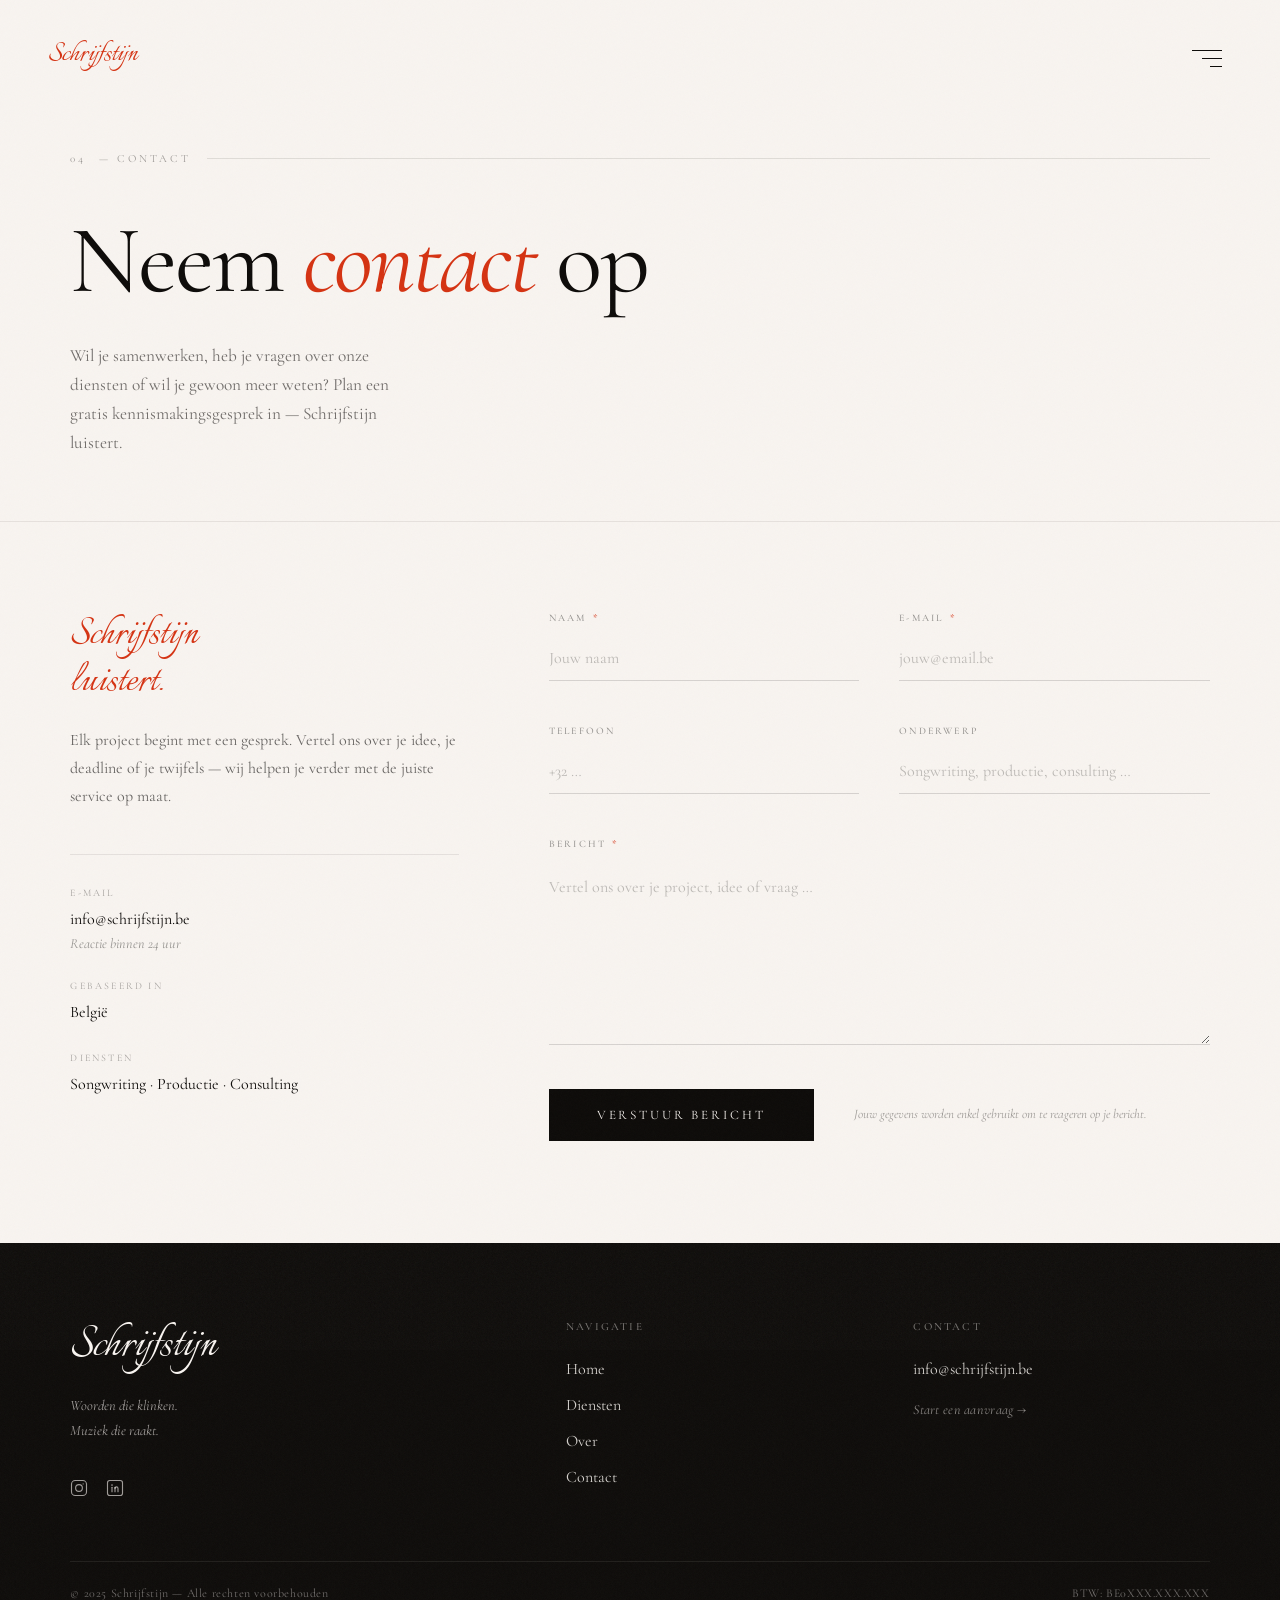
==== contact.html @ c604c65f "Add contact page, thank-you page, Cloudflare Pages Function, and fix nav links - contact.html: brand" ====
<!DOCTYPE html>
<html lang="nl">
<head>
    <meta charset="UTF-8">
    <meta name="viewport" content="initial-scale=1, width=device-width, viewport-fit=cover">
    <title>Contact — Schrijfstijn</title>
    <meta name="description" content="Neem contact op met Schrijfstijn. Plan een gratis kennismakingsgesprek voor songwriting, productie of consulting.">

    <link rel="preconnect" href="https://fonts.googleapis.com">
    <link rel="preconnect" href="https://fonts.gstatic.com" crossorigin>
    <link href="https://fonts.googleapis.com/css2?family=Cormorant+Garamond:ital,wght@0,300;0,400;0,500;1,300;1,400&family=Italianno&display=swap" rel="stylesheet">
    <link rel="stylesheet" href="./menu.css">
    <link rel="stylesheet" href="./footer.css">

    <style>
        html { font-size: clamp(16px, min(1.1111vw, 1.4815vh), 42.667px); }
        * { box-sizing: border-box; }

        body {
            margin: 0;
            background: #f8f4f0;
            font-family: "Cormorant Garamond", serif;
            font-weight: 400;
            color: #0d0b09;
            line-height: normal;
            -webkit-font-smoothing: antialiased;
        }

        /* ── Hero ── */
        .ct-hero {
            padding: clamp(7rem, 11vw, 11rem) clamp(1.5rem, 5.5vw, 7rem) clamp(3.5rem, 5vw, 5rem);
            max-width: 90rem;
            margin: 0 auto;
            border-bottom: 1px solid rgba(13,11,9,0.08);
        }

        .ct-page-ref {
            display: flex;
            align-items: center;
            gap: 1rem;
            font-size: 0.6875rem;
            letter-spacing: 0.28em;
            text-transform: uppercase;
            color: rgba(13,11,9,0.38);
            margin-bottom: 3rem;
            opacity: 0;
            animation: ct-fade-up 0.7s cubic-bezier(0.22, 0.61, 0.36, 1) 0.1s forwards;
        }
        .ct-page-ref::after {
            content: '';
            flex: 1;
            height: 1px;
            background: rgba(13,11,9,0.1);
        }

        .ct-hero-title {
            font-size: clamp(3.5rem, 7.5vw, 7.5rem);
            font-weight: 400;
            line-height: 1;
            letter-spacing: -0.02em;
            margin: 0 0 2rem;
            color: #0d0b09;
            opacity: 0;
            animation: ct-fade-up 0.9s cubic-bezier(0.22, 0.61, 0.36, 1) 0.18s forwards;
        }
        .ct-hero-title em {
            font-style: italic;
            color: #D53212;
        }

        .ct-hero-sub {
            font-size: clamp(1rem, 1.35vw, 1.3125rem);
            line-height: 1.68;
            color: rgba(13,11,9,0.58);
            max-width: 42ch;
            margin: 0;
            opacity: 0;
            animation: ct-fade-up 0.8s cubic-bezier(0.22, 0.61, 0.36, 1) 0.32s forwards;
        }

        @keyframes ct-fade-up {
            from { opacity: 0; transform: translateY(1.25rem); }
            to   { opacity: 1; transform: translateY(0); }
        }

        /* ── Main content grid ── */
        .ct-main {
            max-width: 90rem;
            margin: 0 auto;
            padding: clamp(4rem, 7vw, 7rem) clamp(1.5rem, 5.5vw, 7rem) clamp(5rem, 8vw, 8rem);
            display: grid;
            grid-template-columns: 1fr 1.7fr;
            gap: clamp(3rem, 7vw, 8rem);
            align-items: start;
        }

        /* ── Aside ── */
        .ct-aside {
            position: sticky;
            top: clamp(5rem, 8vw, 7rem);
        }

        .ct-aside-script {
            font-family: "Italianno", serif;
            font-size: clamp(2.75rem, 3.5vw, 3.75rem);
            color: #D53212;
            line-height: 1.05;
            margin: 0 0 1.25rem;
            opacity: 0;
            transform: translateY(1rem);
        }

        .ct-aside-body {
            font-size: clamp(1rem, 1.2vw, 1.1875rem);
            line-height: 1.75;
            color: rgba(13,11,9,0.62);
            margin: 0 0 2.75rem;
            opacity: 0;
            transform: translateY(1rem);
        }

        .ct-aside-info {
            border-top: 1px solid rgba(13,11,9,0.08);
            padding-top: 2rem;
            display: flex;
            flex-direction: column;
            gap: 1.75rem;
            opacity: 0;
            transform: translateY(1rem);
        }

        .ct-info-item {}

        .ct-info-label {
            font-size: 0.625rem;
            letter-spacing: 0.22em;
            text-transform: uppercase;
            color: rgba(13,11,9,0.35);
            display: block;
            margin-bottom: 0.5rem;
        }

        .ct-info-value {
            font-size: clamp(1rem, 1.1vw, 1.125rem);
            color: #0d0b09;
            text-decoration: none;
            transition: color 0.25s;
            display: block;
            line-height: 1.5;
        }
        a.ct-info-value:hover { color: #D53212; }

        .ct-info-note {
            font-size: clamp(0.875rem, 0.95vw, 0.9375rem);
            font-style: italic;
            color: rgba(13,11,9,0.42);
            display: block;
            margin-top: 0.25rem;
        }

        .ct-aside.is-visible .ct-aside-script,
        .ct-aside.is-visible .ct-aside-body,
        .ct-aside.is-visible .ct-aside-info {
            opacity: 1;
            transform: translateY(0);
            transition: opacity 0.8s cubic-bezier(0.22, 0.61, 0.36, 1),
                        transform 0.8s cubic-bezier(0.22, 0.61, 0.36, 1);
        }
        .ct-aside.is-visible .ct-aside-script { transition-delay: 0.05s; }
        .ct-aside.is-visible .ct-aside-body   { transition-delay: 0.15s; }
        .ct-aside.is-visible .ct-aside-info   { transition-delay: 0.28s; }

        /* ── Contact form ── */
        .ct-form-wrap {
            opacity: 0;
            transform: translateY(1.5rem);
        }
        .ct-form-wrap.is-visible {
            opacity: 1;
            transform: translateY(0);
            transition: opacity 0.9s cubic-bezier(0.22, 0.61, 0.36, 1) 0.1s,
                        transform 0.9s cubic-bezier(0.22, 0.61, 0.36, 1) 0.1s;
        }

        .cf-form {}

        .cf-row {
            display: grid;
            grid-template-columns: 1fr 1fr;
            gap: 0 2.5rem;
        }

        .cf-field {
            margin-bottom: 2.75rem;
            position: relative;
        }

        .cf-label {
            display: block;
            font-family: "Cormorant Garamond", serif;
            font-size: 0.625rem;
            font-weight: 500;
            letter-spacing: 0.22em;
            text-transform: uppercase;
            color: rgba(13,11,9,0.42);
            margin-bottom: 0.75rem;
            transition: color 0.25s;
        }

        .cf-field:focus-within .cf-label { color: #D53212; }

        .cf-required {
            color: #D53212;
            margin-left: 0.2em;
        }

        .cf-input,
        .cf-textarea {
            width: 100%;
            background: transparent;
            border: none;
            border-bottom: 1px solid rgba(13,11,9,0.14);
            padding: 0.75rem 0;
            font-family: "Cormorant Garamond", serif;
            font-size: clamp(1rem, 1.15vw, 1.125rem);
            color: #0d0b09;
            outline: none;
            transition: border-color 0.3s;
            border-radius: 0;
            -webkit-appearance: none;
            display: block;
        }

        .cf-input::placeholder,
        .cf-textarea::placeholder {
            color: rgba(13,11,9,0.25);
        }

        .cf-input:focus,
        .cf-textarea:focus {
            border-bottom-color: #D53212;
        }

        .cf-textarea {
            resize: vertical;
            min-height: 9rem;
            line-height: 1.65;
        }

        /* Honeypot — never shown to real users */
        .cf-honeypot {
            position: absolute;
            left: -9999px;
            opacity: 0;
            height: 0;
            overflow: hidden;
            pointer-events: none;
            tabindex: -1;
        }

        .cf-footer {
            display: flex;
            align-items: center;
            flex-wrap: wrap;
            gap: 1.5rem 2.5rem;
            margin-top: 1rem;
        }

        .cf-submit {
            background: #0d0b09;
            color: #f8f4f0;
            border: none;
            padding: 1.125rem 3rem;
            font-family: "Cormorant Garamond", serif;
            font-size: clamp(0.8125rem, 0.9vw, 0.9375rem);
            font-weight: 400;
            letter-spacing: 0.22em;
            text-transform: uppercase;
            cursor: pointer;
            transition: background 0.3s, transform 0.38s cubic-bezier(0.34, 1.12, 0.64, 1);
            -webkit-appearance: none;
            border-radius: 0;
            min-height: 3rem;
        }

        .cf-submit:hover {
            background: #D53212;
            transform: translateY(-2px);
        }

        .cf-submit:active { transform: translateY(0); }

        .cf-privacy {
            font-size: clamp(0.8125rem, 0.9vw, 0.875rem);
            font-style: italic;
            color: rgba(13,11,9,0.38);
            line-height: 1.5;
        }

        /* ── Responsive ── */

        /* Tablet */
        @media (max-width: 1023px) {
            .ct-main {
                grid-template-columns: 1fr;
                gap: clamp(3rem, 5vw, 4rem);
            }
            .ct-aside {
                position: static;
            }
        }

        /* Mobile */
        @media (max-width: 600px) {
            .ct-hero-title { letter-spacing: -0.015em; }

            .cf-row {
                grid-template-columns: 1fr;
            }

            .cf-footer {
                flex-direction: column;
                align-items: flex-start;
            }

            .cf-submit {
                width: 100%;
                text-align: center;
            }
        }

        @media (prefers-reduced-motion: reduce) {
            .ct-page-ref,
            .ct-hero-title,
            .ct-hero-sub {
                animation: none;
                opacity: 1;
                transform: none;
            }
            .ct-aside-script,
            .ct-aside-body,
            .ct-aside-info,
            .ct-form-wrap {
                opacity: 1 !important;
                transform: none !important;
                transition: none !important;
            }
        }
    </style>
</head>
<body>

<!-- ── Menu ── -->
<div class="menu-grain" aria-hidden="true"></div>
<a class="site-brand" href="./index.html" aria-label="Schrijfstijn — home">Schrijfstijn</a>
<div class="menu-cursor" id="menuCursor" aria-hidden="true">
    <span class="menu-cursor__arrow">→</span>
</div>
<button class="menu-trigger" id="menuTrigger"
    aria-expanded="false" aria-controls="menuOverlay"
    aria-label="Menu openen">
    <span class="menu-trigger__bar"></span>
    <span class="menu-trigger__bar"></span>
    <span class="menu-trigger__bar"></span>
</button>
<nav class="menu-overlay" id="menuOverlay"
    aria-hidden="true" aria-label="Hoofdnavigatie">
    <div class="menu-canvas">
        <header class="menu-top-bar">
            <span class="menu-top-label">— Navigatie</span>
            <span class="menu-top-rule"></span>
            <span class="menu-top-counter" id="menuCounter">01</span>
        </header>
        <div class="menu-divider menu-divider--top"></div>
        <div class="menu-body">
            <ul class="menu-nav-list">
                <li class="menu-nav-item" data-photo="mn-home" data-idx="01" data-href="index.html">
                    <div class="menu-nav-item__inner">
                        <span class="menu-nav-num">01</span>
                        <a class="menu-nav-link" href="./index.html">Home</a>
                        <span class="menu-nav-sub">De thuisbasis</span>
                    </div>
                </li>
                <li class="menu-nav-item" data-photo="mn-diensten" data-idx="02" data-href="diensten.html">
                    <div class="menu-nav-item__inner">
                        <span class="menu-nav-num">02</span>
                        <a class="menu-nav-link" href="./diensten.html">Diensten</a>
                        <span class="menu-nav-sub">Songwriting · Productie · Consulting</span>
                    </div>
                </li>
                <li class="menu-nav-item" data-photo="mn-over" data-idx="03" data-href="over.html">
                    <div class="menu-nav-item__inner">
                        <span class="menu-nav-num">03</span>
                        <a class="menu-nav-link" href="./over.html">Over</a>
                        <span class="menu-nav-sub">Ontmoet Stijn Bouvé</span>
                    </div>
                </li>
                <li class="menu-nav-item" data-photo="mn-contact" data-idx="04" data-href="contact.html">
                    <div class="menu-nav-item__inner">
                        <span class="menu-nav-num">04</span>
                        <a class="menu-nav-link" href="./contact.html">Contact</a>
                        <span class="menu-nav-sub">Start een aanvraag</span>
                    </div>
                </li>
            </ul>
            <div class="menu-photo-panel">
                <div class="menu-photo-mono" aria-hidden="true">S</div>
                <p class="menu-photo-label" aria-hidden="true">Est. 2016 · België</p>
                <img id="mn-home"     class="menu-nav-photo" src="./Schrijfstijn%20home%20page/schrijfstijnhero.png"  alt="" aria-hidden="true">
                <img id="mn-diensten" class="menu-nav-photo" src="./Schrijfstijn%20home%20page/svc-songwriting.jpg"   alt="" aria-hidden="true">
                <img id="mn-over"     class="menu-nav-photo" src="./Schrijfstijn%20home%20page/stijn-portrait.png"    alt="" aria-hidden="true">
                <img id="mn-contact"  class="menu-nav-photo" src="./Schrijfstijn%20home%20page/studio-100.png"        alt="" aria-hidden="true">
            </div>
        </div>
        <div class="menu-divider menu-divider--bot"></div>
        <footer class="menu-footer-bar">
            <span class="menu-footer-brand">Schrijfstijn</span>
            <span class="menu-footer-sep"></span>
            <div class="menu-footer-meta">
                <a href="mailto:info@schrijfstijn.be">info@schrijfstijn.be</a><br>
                Songwriting &amp; Audio Productie
            </div>
        </footer>
    </div>
</nav>

<!-- ── Page hero ── -->
<section class="ct-hero" aria-labelledby="ct-title">
    <p class="ct-page-ref">04 &nbsp;— Contact</p>
    <h1 class="ct-hero-title" id="ct-title">Neem <em>contact</em> op</h1>
    <p class="ct-hero-sub">Wil je samenwerken, heb je vragen over onze diensten of wil je gewoon meer weten? Plan een gratis kennismakingsgesprek in — Schrijfstijn luistert.</p>
</section>

<!-- ── Main: aside + form ── -->
<main class="ct-main" id="formulier">

    <aside class="ct-aside">
        <p class="ct-aside-script">Schrijfstijn<br>luistert.</p>
        <p class="ct-aside-body">Elk project begint met een gesprek. Vertel ons over je idee, je deadline of je twijfels — wij helpen je verder met de juiste service op maat.</p>
        <div class="ct-aside-info">
            <div class="ct-info-item">
                <span class="ct-info-label">E-mail</span>
                <a class="ct-info-value" href="mailto:info@schrijfstijn.be">info@schrijfstijn.be</a>
                <span class="ct-info-note">Reactie binnen 24 uur</span>
            </div>
            <div class="ct-info-item">
                <span class="ct-info-label">Gebaseerd in</span>
                <span class="ct-info-value">België</span>
            </div>
            <div class="ct-info-item">
                <span class="ct-info-label">Diensten</span>
                <span class="ct-info-value">Songwriting · Productie · Consulting</span>
            </div>
        </div>
    </aside>

    <div class="ct-form-wrap">
        <form class="cf-form"
              method="POST"
              action="/submit"
              novalidate>

            <!-- Honeypot — hidden from real users -->
            <div class="cf-honeypot" aria-hidden="true">
                <label for="cf-website">Laat dit veld leeg</label>
                <input type="text" id="cf-website" name="website" autocomplete="off" tabindex="-1">
            </div>

            <div class="cf-row">
                <div class="cf-field">
                    <label class="cf-label" for="cf-name">
                        Naam <span class="cf-required" aria-hidden="true">*</span>
                    </label>
                    <input class="cf-input" type="text" id="cf-name" name="name"
                           autocomplete="name" required
                           placeholder="Jouw naam">
                </div>
                <div class="cf-field">
                    <label class="cf-label" for="cf-email">
                        E-mail <span class="cf-required" aria-hidden="true">*</span>
                    </label>
                    <input class="cf-input" type="email" id="cf-email" name="email"
                           autocomplete="email" required
                           placeholder="jouw@email.be">
                </div>
            </div>

            <div class="cf-row">
                <div class="cf-field">
                    <label class="cf-label" for="cf-phone">Telefoon</label>
                    <input class="cf-input" type="tel" id="cf-phone" name="phone"
                           autocomplete="tel"
                           placeholder="+32 …">
                </div>
                <div class="cf-field">
                    <label class="cf-label" for="cf-subject">Onderwerp</label>
                    <input class="cf-input" type="text" id="cf-subject" name="subject"
                           autocomplete="off"
                           placeholder="Songwriting, productie, consulting …">
                </div>
            </div>

            <div class="cf-field">
                <label class="cf-label" for="cf-message">
                    Bericht <span class="cf-required" aria-hidden="true">*</span>
                </label>
                <textarea class="cf-textarea" id="cf-message" name="message"
                          required rows="6"
                          placeholder="Vertel ons over je project, idee of vraag …"></textarea>
            </div>

            <div class="cf-footer">
                <button class="cf-submit" type="submit">Verstuur bericht</button>
                <span class="cf-privacy">Jouw gegevens worden enkel gebruikt om te reageren op je bericht.</span>
            </div>

        </form>
    </div>

</main>

<!-- ── Footer ── -->
<footer class="site-footer" itemscope itemtype="https://schema.org/Organization">
    <div class="sf-inner">
        <div class="sf-brand">
            <a class="sf-wordmark" href="./index.html" itemprop="url" aria-label="Schrijfstijn — home">
                <span itemprop="name">Schrijfstijn</span>
            </a>
            <p class="sf-tagline">Woorden die klinken.<br>Muziek die raakt.</p>
            <div class="sf-social" aria-label="Sociale media">
                <a class="sf-social-link" href="#" target="_blank" rel="noopener noreferrer" aria-label="Schrijfstijn op Instagram">
                    <svg viewBox="0 0 24 24" fill="none" stroke="currentColor" stroke-width="1.5" stroke-linecap="round" stroke-linejoin="round" aria-hidden="true">
                        <rect x="2" y="2" width="20" height="20" rx="5" ry="5"/>
                        <circle cx="12" cy="12" r="4.5"/>
                        <circle cx="17.5" cy="6.5" r="0.75" fill="currentColor" stroke="none"/>
                    </svg>
                </a>
                <a class="sf-social-link" href="#" target="_blank" rel="noopener noreferrer" aria-label="Schrijfstijn op LinkedIn">
                    <svg viewBox="0 0 24 24" fill="none" stroke="currentColor" stroke-width="1.5" stroke-linecap="round" stroke-linejoin="round" aria-hidden="true">
                        <rect x="2" y="2" width="20" height="20" rx="3"/>
                        <line x1="8" y1="11" x2="8" y2="17"/>
                        <line x1="8" y1="7.5" x2="8" y2="8.5"/>
                        <path d="M12 17v-4.5a2 2 0 0 1 4 0V17"/>
                        <line x1="12" y1="11" x2="12" y2="12.5"/>
                    </svg>
                </a>
            </div>
        </div>
        <nav class="sf-nav" aria-label="Sitemap navigatie">
            <p class="sf-col-label">Navigatie</p>
            <ul class="sf-nav-list">
                <li><a href="./index.html">Home</a></li>
                <li><a href="./diensten.html">Diensten</a></li>
                <li><a href="./over.html">Over</a></li>
                <li><a href="./contact.html">Contact</a></li>
            </ul>
        </nav>
        <address class="sf-contact" itemprop="address" itemscope itemtype="https://schema.org/PostalAddress">
            <p class="sf-col-label">Contact</p>
            <a class="sf-email" href="mailto:info@schrijfstijn.be" itemprop="email">info@schrijfstijn.be</a>
            <a class="sf-contact-cta" href="./contact.html">Start een aanvraag →</a>
        </address>
    </div>
    <div class="sf-bottom">
        <p class="sf-copy">© 2025 Schrijfstijn — Alle rechten voorbehouden</p>
        <p class="sf-vat">BTW: <span itemprop="taxID">BE0XXX.XXX.XXX</span></p>
    </div>
</footer>

<script src="./menu.js"></script>
<script>
    (function () {
        if (window.matchMedia('(prefers-reduced-motion: reduce)').matches) return;

        var aside   = document.querySelector('.ct-aside');
        var formWrap = document.querySelector('.ct-form-wrap');

        function observe(el) {
            if (!el) return;
            var io = new IntersectionObserver(function (entries) {
                if (entries[0].isIntersecting) {
                    el.classList.add('is-visible');
                    io.disconnect();
                }
            }, { threshold: 0.12 });
            io.observe(el);
        }

        observe(aside);
        observe(formWrap);
    })();
</script>

</body>
</html>
---- menu.css ----
/* ── Schrijfstijn overlay navigation ── */

:root {
    --menu-bg:     #f8f4f0;
    --menu-ink:    #0d0b09;
    --menu-red:    #D53212;
    --menu-muted:  #4a433d;
    --menu-rule:   rgba(13,11,9,0.1);
    --menu-ease:   cubic-bezier(0.76, 0, 0.24, 1);
    --menu-spring: cubic-bezier(0.34, 1.12, 0.64, 1);
}

/* ── Grain ── */
.menu-grain {
    position: fixed; inset: -50%; width: 200%; height: 200%;
    pointer-events: none; z-index: 99999; opacity: 0.03;
    background-image: url("data:image/svg+xml,%3Csvg viewBox='0 0 256 256' xmlns='http://www.w3.org/2000/svg'%3E%3Cfilter id='n'%3E%3CfeTurbulence type='fractalNoise' baseFrequency='0.9' numOctaves='4' stitchTiles='stitch'/%3E%3C/filter%3E%3Crect width='100%25' height='100%25' filter='url(%23n)'/%3E%3C/svg%3E");
    background-size: 128px 128px;
    animation: menu-grain 0.5s steps(1) infinite;
}
@keyframes menu-grain {
    0%  { transform: translate(0,0); }
    20% { transform: translate(-5%,-8%); }
    40% { transform: translate(-10%,5%); }
    60% { transform: translate(4%,-6%); }
    80% { transform: translate(-6%,3%); }
}

/* ── Trigger ── */
.menu-trigger {
    position: fixed; top: 2.5rem; right: 3rem;
    z-index: 1001; cursor: pointer;
    background: none; border: none; padding: 0.625rem;
    display: flex; flex-direction: column; align-items: flex-end; gap: 7px;
}
.menu-trigger__bar {
    display: block; height: 1px; background: #0d0b09;
    transition: width 0.5s var(--menu-ease), transform 0.55s var(--menu-ease),
                background-color 0.3s, opacity 0.3s;
}
.menu-trigger__bar:nth-child(1) { width: 30px; }
.menu-trigger__bar:nth-child(2) { width: 20px; }
.menu-trigger__bar:nth-child(3) { width: 12px; }
.menu-trigger:hover .menu-trigger__bar { width: 30px; }
.menu-trigger.is-open .menu-trigger__bar { background-color: var(--menu-ink); }
.menu-trigger.is-open .menu-trigger__bar:nth-child(1) { width: 30px; transform: translateY(8px) rotate(45deg); }
.menu-trigger.is-open .menu-trigger__bar:nth-child(2) { opacity: 0; transform: scaleX(0); }
.menu-trigger.is-open .menu-trigger__bar:nth-child(3) { width: 30px; transform: translateY(-8px) rotate(-45deg); }

/* ── Overlay — sweeps from right like ink across parchment ── */
.menu-overlay {
    position: fixed; inset: 0; z-index: 1000;
    pointer-events: none;
    clip-path: inset(0 0 0 100%);
    transition: clip-path 0.72s var(--menu-ease);
}
.menu-overlay.is-open {
    pointer-events: all;
    clip-path: inset(0 0 0 0%);
    transition: clip-path 0.88s var(--menu-ease);
}

/* Dark canvas */
.menu-canvas {
    position: absolute; inset: 0;
    background: var(--menu-bg);
    display: flex; flex-direction: column;
}

/* ── Top bar ── */
.menu-top-bar {
    flex-shrink: 0;
    display: flex; align-items: center; gap: 1.25rem;
    padding: 2.25rem 3rem;
    opacity: 0; transform: translateY(-6px);
    transition: opacity 0.48s ease 0.28s, transform 0.48s var(--menu-ease) 0.28s;
}
.menu-overlay.is-open .menu-top-bar { opacity: 1; transform: translateY(0); }
.menu-overlay:not(.is-open) .menu-top-bar { transition-delay: 0s; }

.menu-top-label {
    font-size: 0.5625rem; letter-spacing: 0.28em;
    text-transform: uppercase; color: var(--menu-muted); white-space: nowrap;
    font-family: "Cormorant Garamond", serif;
}
.menu-top-rule {
    flex: 1; height: 1px; background: var(--menu-rule);
    transform: scaleX(0); transform-origin: left;
    transition: transform 0.85s var(--menu-ease) 0.34s;
}
.menu-overlay.is-open .menu-top-rule { transform: scaleX(1); }
.menu-overlay:not(.is-open) .menu-top-rule { transition-delay: 0s; }

.menu-top-counter {
    font-family: "Italianno", serif;
    font-size: 1.375rem; color: var(--menu-red); line-height: 1;
    min-width: 3rem; text-align: right;
    transition: opacity 0.18s;
}

/* ── Dividers ── */
.menu-divider {
    flex-shrink: 0; height: 1px; background: var(--menu-rule);
    transform: scaleX(0); transform-origin: left;
}
.menu-divider--top { transition: transform 0.85s var(--menu-ease) 0.22s; }
.menu-divider--bot { transition: transform 0.85s var(--menu-ease) 0.46s; }
.menu-overlay.is-open .menu-divider { transform: scaleX(1); }
.menu-overlay:not(.is-open) .menu-divider { transform: scaleX(0); transition-delay: 0s; }

/* ── Body ── */
.menu-body {
    flex: 1; overflow: hidden;
    display: grid; grid-template-columns: 62% 38%;
}

/* ── Nav list ── */
.menu-nav-list {
    list-style: none; margin: 0; padding: 0;
    display: flex; flex-direction: column; justify-content: center;
    border-right: 1px solid var(--menu-rule);
}

.menu-nav-item {
    position: relative;
    border-bottom: 1px solid var(--menu-rule);
    transition: background 0.35s ease;
}
.menu-nav-item:first-child { border-top: 1px solid var(--menu-rule); }
.menu-nav-item.is-hovered { background: rgba(13,11,9,0.03); }

/* Vertical red pen-stroke */
.menu-nav-item::after {
    content: '';
    position: absolute; left: 0; top: 0;
    width: 2px; height: 0;
    background: linear-gradient(to bottom, transparent, var(--menu-red) 20%, var(--menu-red) 80%, transparent);
    transition: height 0.42s var(--menu-ease);
}
.menu-nav-item.is-hovered::after { height: 100%; }

/* Slide-up reveal */
.menu-nav-item__inner {
    display: flex; align-items: center; gap: 1.75rem;
    padding: 2.4vh 3rem;
    transform: translateY(44px); opacity: 0;
    transition: transform 0.8s var(--menu-ease), opacity 0.8s ease;
}
.menu-nav-item:nth-child(1) .menu-nav-item__inner { transition-delay: 0.32s; }
.menu-nav-item:nth-child(2) .menu-nav-item__inner { transition-delay: 0.41s; }
.menu-nav-item:nth-child(3) .menu-nav-item__inner { transition-delay: 0.50s; }
.menu-nav-item:nth-child(4) .menu-nav-item__inner { transition-delay: 0.59s; }
.menu-overlay.is-open .menu-nav-item__inner { transform: translateY(0); opacity: 1; }
.menu-overlay:not(.is-open) .menu-nav-item__inner {
    transition-delay: 0s !important;
    transition-duration: 0.2s !important;
}

/* Number */
.menu-nav-num {
    font-family: "Italianno", serif;
    font-size: clamp(1.25rem, 2vw, 2.25rem);
    color: var(--menu-red); line-height: 1;
    flex-shrink: 0; width: 2.5rem; text-align: right;
    transition: transform 0.38s var(--menu-spring);
}
.menu-nav-item.is-hovered .menu-nav-num { transform: translateX(0.375rem); }

/* Main link */
.menu-nav-link {
    font-family: "Cormorant Garamond", serif;
    font-style: italic; font-weight: 300;
    font-size: clamp(2.75rem, min(8.5vw, 9vh), 7.75rem);
    line-height: 0.88; letter-spacing: -0.03em;
    color: rgba(13,11,9,0.82);
    text-decoration: none; display: block; white-space: nowrap;
    transition: color 0.32s ease, transform 0.4s var(--menu-spring);
    will-change: transform;
}
.menu-nav-item.is-hovered .menu-nav-link {
    color: var(--menu-ink); transform: translateX(0.625rem);
}
.menu-overlay.has-hover .menu-nav-item:not(.is-hovered) .menu-nav-link {
    color: rgba(13,11,9,0.1);
}

/* Sub-label */
.menu-nav-sub {
    font-family: "Italianno", serif;
    font-size: clamp(0.875rem, 1.25vw, 1.375rem);
    color: rgba(13,11,9,0.28); line-height: 1; white-space: nowrap;
    margin-left: auto;
    opacity: 0; transform: translateX(12px);
    transition: opacity 0.28s ease 0.05s, transform 0.35s var(--menu-spring) 0.05s;
}
.menu-nav-item.is-hovered .menu-nav-sub { opacity: 1; transform: translateX(0); }

/* Active page marker */
.menu-nav-item[data-active] .menu-nav-link { color: rgba(13,11,9,0.75); }
.menu-nav-item[data-active] .menu-nav-num { color: var(--menu-red); }
.menu-nav-item[data-active]::before {
    content: '';
    position: absolute;
    left: 2.875rem; top: 50%; margin-top: -3px;
    width: 5px; height: 5px;
    background: var(--menu-red);
    transform: rotate(45deg);
    border-radius: 0;
    opacity: 0;
    transition: opacity 0.5s ease 0.65s;
}
.menu-overlay.is-open .menu-nav-item[data-active]::before { opacity: 1; }

/* ── Photo panel ── */
.menu-photo-panel { position: relative; overflow: hidden; }

.menu-photo-mono {
    position: absolute; inset: 0;
    display: flex; align-items: center; justify-content: center;
    font-family: "Italianno", serif;
    font-size: clamp(8rem, 18vw, 22rem);
    color: transparent;
    -webkit-text-stroke: 1px rgba(13,11,9,0.05);
    user-select: none; pointer-events: none;
    opacity: 0; transition: opacity 0.55s ease 0.52s;
}
.menu-overlay.is-open .menu-photo-mono { opacity: 1; }
.menu-overlay.has-hover .menu-photo-mono { opacity: 0; transition-delay: 0s; }

.menu-photo-label {
    position: absolute; bottom: 4vh; right: 2.5rem;
    writing-mode: vertical-rl; transform: rotate(180deg);
    font-size: 0.5rem; letter-spacing: 0.26em; text-transform: uppercase;
    color: rgba(13,11,9,0.16);
    font-family: "Cormorant Garamond", serif;
    user-select: none; pointer-events: none;
    opacity: 0; transition: opacity 0.6s ease 0.64s;
}
.menu-overlay.is-open .menu-photo-label { opacity: 1; }

.menu-nav-photo {
    position: absolute; inset: 0;
    width: 100%; height: 100%;
    object-fit: cover; object-position: center 20%;
    opacity: 0; transform: scale(1.07);
    transition: opacity 0.55s ease, transform 0.55s var(--menu-ease);
    pointer-events: none;
}
.menu-nav-photo.is-visible { opacity: 0.82; transform: scale(1); }

/* ── Footer ── */
.menu-footer-bar {
    flex-shrink: 0;
    display: flex; align-items: center; gap: 1.5rem;
    padding: 1.75rem 3rem;
    opacity: 0; transform: translateY(5px);
    transition: opacity 0.48s ease 0.58s, transform 0.48s var(--menu-ease) 0.58s;
}
.menu-overlay.is-open .menu-footer-bar { opacity: 1; transform: translateY(0); }
.menu-overlay:not(.is-open) .menu-footer-bar { transition-delay: 0s; }

.menu-footer-brand {
    font-family: "Italianno", serif;
    font-size: 2rem; color: var(--menu-red); line-height: 1;
}
.menu-footer-sep {
    flex: 1; height: 1px; background: var(--menu-rule);
    transform: scaleX(0); transform-origin: left;
    transition: transform 0.85s var(--menu-ease) 0.65s;
}
.menu-overlay.is-open .menu-footer-sep { transform: scaleX(1); }
.menu-overlay:not(.is-open) .menu-footer-sep { transition-delay: 0s; }

.menu-footer-meta {
    font-family: "Cormorant Garamond", serif;
    font-size: 0.5625rem; letter-spacing: 0.18em;
    text-transform: uppercase; color: var(--menu-muted);
    text-align: right; line-height: 2.4;
}
.menu-footer-meta a { color: var(--menu-muted); text-decoration: none; transition: color 0.22s; }
.menu-footer-meta a:hover { color: var(--menu-ink); }

/* ── Custom cursor ── */
.menu-cursor {
    position: fixed; top: 0; left: 0;
    width: 32px; height: 32px;
    border: 1px solid rgba(13,11,9,0.2);
    border-radius: 50%; pointer-events: none; z-index: 9998;
    transform: translate(-50%,-50%) scale(0);
    transition: transform 0.42s var(--menu-spring), width 0.42s var(--menu-spring),
                height 0.42s var(--menu-spring), border-color 0.28s;
    display: flex; align-items: center; justify-content: center;
}
.menu-cursor.is-active { transform: translate(-50%,-50%) scale(1); }
.menu-cursor.is-hover  { width: 52px; height: 52px; border-color: rgba(213,50,18,0.6); }
.menu-cursor__arrow {
    position: absolute;
    font-family: "Cormorant Garamond", serif;
    font-size: 0.75rem; color: var(--menu-red);
    opacity: 0; transition: opacity 0.2s;
}
.menu-cursor.is-hover .menu-cursor__arrow { opacity: 1; }

/* ── Site brand (top-left) ── */
.site-brand {
    position: fixed; top: 2.375rem; left: 3rem;
    z-index: 999;
    font-family: "Italianno", serif;
    font-size: 2rem; line-height: 1;
    color: var(--menu-red);
    text-decoration: none;
    transition: opacity 0.28s ease;
    user-select: none;
}
.site-brand:hover { opacity: 0.65; }

@media (max-width: 600px) {
    .site-brand { top: 2rem; left: 1.5rem; font-size: 1.75rem; }
}

/* ── A11y ── */
.menu-sr-only {
    position: absolute; width: 1px; height: 1px; padding: 0;
    margin: -1px; overflow: hidden; clip: rect(0,0,0,0);
    white-space: nowrap; border: 0;
}

/* ── Desktop media queries ── */
@media (min-width: 1920px) {
    .menu-trigger { top: 3rem; right: 4rem; }
    .menu-top-bar, .menu-footer-bar { padding-left: 4rem; padding-right: 4rem; }
    .menu-nav-item__inner { padding-left: 4rem; padding-right: 4rem; }
}
@media (min-width: 2560px) {
    .menu-trigger { top: 3.5rem; right: 5rem; }
    .menu-top-bar, .menu-footer-bar { padding-left: 5rem; padding-right: 5rem; }
    .menu-nav-item__inner { padding-left: 5rem; }
}
---- footer.css ----
/* ── Final CTA / Footer section — Schrijfstijn ── */

.final-cta {
    background: #f8f4f0;
    padding: clamp(4rem, 6vw, 7rem) 5.5vw clamp(5rem, 8vw, 8.5rem);
    display: flex;
    flex-direction: column;
    align-items: center;
    text-align: center;
    border-top: 1px solid rgba(13,11,9,0.08);
}

.final-cta-heading {
    font-family: "Cormorant Garamond", serif;
    font-weight: 400;
    font-style: normal;
    font-size: clamp(2.25rem, 3.5vw, 3.25rem);
    line-height: 1.1;
    letter-spacing: -0.01em;
    color: #0d0b09;
    margin: 0 0 clamp(1.25rem, 2vw, 2rem);
    max-width: 30ch;
}

.final-cta-body {
    font-family: "Cormorant Garamond", serif;
    font-weight: 400;
    font-size: clamp(1rem, 1.25vw, 1.375rem);
    line-height: 1.6;
    color: rgba(13,11,9,0.72);
    max-width: clamp(39rem, 55vw, 54rem);
    margin: 0 0 clamp(2.5rem, 4vw, 3.5rem);
}

/* ── Ticket button ── */
.final-cta-btn {
    position: relative;
    display: inline-flex;
    align-items: center;
    justify-content: center;
    width: clamp(14rem, 20vw, 20rem);
    aspect-ratio: 299 / 153;
    text-decoration: none;
    color: #fff;
    font-family: "Cormorant Garamond", serif;
    font-size: clamp(0.9rem, 1.45vw, 1.625rem);
    letter-spacing: 0.2em;
}

.final-cta-ticket {
    position: absolute;
    inset: 0;
    width: 100%;
    height: 100%;
    display: block;
    overflow: visible;
}

/* Inner parchment-colored border frame */
.final-cta-btn-border {
    position: absolute;
    inset: 13% 8%;
    border: 1.2px solid rgba(248,244,240,0.85);
    pointer-events: none;
}

.final-cta-btn-text {
    position: relative;
    z-index: 1;
    letter-spacing: 0.18em;
}

/* ── Scroll reveal ── */
.final-cta-heading,
.final-cta-body {
    opacity: 0;
    transform: translateY(1.5rem);
    transition: opacity 0.8s cubic-bezier(0.22, 0.61, 0.36, 1),
                transform 0.8s cubic-bezier(0.22, 0.61, 0.36, 1);
}
.final-cta-heading { transition-delay: 0.08s; }
.final-cta-body    { transition-delay: 0.24s; }

.final-cta-btn {
    opacity: 0;
    transform: translateY(1.5rem) scale(1);
    transition: opacity 0.8s cubic-bezier(0.22, 0.61, 0.36, 1) 0.42s,
                transform 0.8s cubic-bezier(0.22, 0.61, 0.36, 1) 0.42s;
}

.final-cta.is-visible .final-cta-heading,
.final-cta.is-visible .final-cta-body {
    opacity: 1;
    transform: translateY(0);
}

.final-cta.is-visible .final-cta-btn {
    opacity: 1;
    transform: translateY(0) scale(1);
}

.final-cta.is-visible .final-cta-btn:hover {
    transform: translateY(0) scale(1.04);
    transition: transform 0.42s cubic-bezier(0.34, 1.12, 0.64, 1);
}

@media (prefers-reduced-motion: reduce) {
    .final-cta-heading,
    .final-cta-body,
    .final-cta-btn { opacity: 1; transform: none; transition: none; }
}

/* ── Tablet ── */
@media (min-width: 601px) and (max-width: 1023px) {
    .final-cta-btn {
        width: clamp(16rem, 36vw, 22rem);
    }
}

/* ── Mobile ── */
@media (max-width: 600px) {
    .final-cta {
        padding: 4rem 5.5vw 5.5rem;
    }
    .final-cta-heading {
        font-size: clamp(1.875rem, 8.5vw, 2.5rem);
        max-width: none;
    }
    .final-cta-body {
        font-size: clamp(1rem, 4.2vw, 1.25rem);
        max-width: none;
    }
    .final-cta-btn {
        width: min(58vw, 13.5rem);
        font-size: clamp(0.6875rem, 3vw, 0.875rem);
        letter-spacing: 0.14em;
    }
    .final-cta-btn-border {
        border-width: 1px;
    }
}

/* ── Large desktop ── */
@media (min-width: 1920px) {
    .final-cta-btn { width: 22rem; }
}
@media (min-width: 2560px) {
    .final-cta-btn { width: 26rem; }
}


/* ════════════════════════════════════════════
   Site Footer
   ════════════════════════════════════════════ */

.site-footer {
    background: #0d0b09;
    color: #f8f4f0;
    padding: clamp(3.5rem, 6vw, 6rem) clamp(1.5rem, 5.5vw, 7rem) 0;
    position: relative;
    overflow: hidden;
}

.site-footer::before {
    content: '';
    position: absolute;
    inset: 0;
    background-image: url("data:image/svg+xml,%3Csvg viewBox='0 0 256 256' xmlns='http://www.w3.org/2000/svg'%3E%3Cfilter id='n'%3E%3CfeTurbulence type='fractalNoise' baseFrequency='0.9' numOctaves='4' stitchTiles='stitch'/%3E%3C/filter%3E%3Crect width='100%25' height='100%25' filter='url(%23n)'/%3E%3C/svg%3E");
    background-size: 128px 128px;
    opacity: 0.04;
    pointer-events: none;
    z-index: 0;
}

.sf-inner {
    position: relative;
    z-index: 1;
    display: grid;
    grid-template-columns: 1.5fr 1fr 1fr;
    grid-template-areas: "brand nav contact";
    gap: clamp(2rem, 4vw, 4.5rem);
    max-width: 90rem;
    margin: 0 auto;
    padding-bottom: clamp(3rem, 5vw, 5rem);
    border-bottom: 1px solid rgba(248,244,240,0.08);
}

/* ── Brand column ── */
.sf-brand { grid-area: brand; }

.sf-wordmark {
    display: inline-block;
    font-family: "Italianno", serif;
    font-size: clamp(3.25rem, 4vw, 5rem);
    color: #f8f4f0;
    text-decoration: none;
    line-height: 1;
    margin: 0 0 1.375rem;
    transition: color 0.3s;
}
.sf-wordmark:hover { color: #D53212; }

.sf-tagline {
    font-family: "Cormorant Garamond", serif;
    font-style: italic;
    font-size: clamp(0.9rem, 1.1vw, 1.0625rem);
    line-height: 1.7;
    color: rgba(248,244,240,0.62);
    margin: 0 0 2.25rem;
}

.sf-social {
    display: flex;
    gap: 1.125rem;
    align-items: center;
}

.sf-social-link {
    display: flex;
    align-items: center;
    justify-content: center;
    color: rgba(248,244,240,0.62);
    transition: color 0.28s;
}
.sf-social-link:hover { color: #D53212; }
.sf-social-link svg { width: 1.125rem; height: 1.125rem; }

/* ── Column label ── */
.sf-col-label {
    font-family: "Cormorant Garamond", serif;
    font-size: 0.6875rem;
    font-weight: 500;
    letter-spacing: 0.2em;
    text-transform: uppercase;
    color: rgba(248,244,240,0.45);
    margin: 0 0 1.625rem;
}

/* ── Nav column ── */
.sf-nav { grid-area: nav; }

.sf-nav-list {
    list-style: none;
    padding: 0;
    margin: 0;
    display: flex;
    flex-direction: column;
    gap: 1rem;
}

.sf-nav-list a {
    font-family: "Cormorant Garamond", serif;
    font-size: clamp(1rem, 1.25vw, 1.25rem);
    color: rgba(248,244,240,0.85);
    text-decoration: none;
    transition: color 0.25s;
    display: inline-block;
    position: relative;
}
.sf-nav-list a::after {
    content: '';
    position: absolute;
    bottom: -1px;
    left: 0;
    width: 0;
    height: 1px;
    background: #D53212;
    transition: width 0.38s cubic-bezier(0.22, 0.61, 0.36, 1);
}
.sf-nav-list a:hover { color: #f8f4f0; }
.sf-nav-list a:hover::after { width: 100%; }

/* ── Contact column ── */
.sf-contact {
    grid-area: contact;
    font-style: normal;
    display: flex;
    flex-direction: column;
    align-items: flex-start;
}

.sf-email {
    font-family: "Cormorant Garamond", serif;
    font-size: clamp(1rem, 1.25vw, 1.25rem);
    color: rgba(248,244,240,0.85);
    text-decoration: none;
    transition: color 0.25s;
    margin-bottom: 1.375rem;
    word-break: break-all;
}
.sf-email:hover { color: #D53212; }

.sf-contact-cta {
    font-family: "Cormorant Garamond", serif;
    font-size: clamp(0.875rem, 1.05vw, 1rem);
    font-style: italic;
    color: rgba(248,244,240,0.52);
    text-decoration: none;
    letter-spacing: 0.02em;
    transition: color 0.25s;
}
.sf-contact-cta:hover { color: rgba(248,244,240,0.85); }

/* ── Bottom bar ── */
.sf-bottom {
    position: relative;
    z-index: 1;
    display: flex;
    align-items: center;
    justify-content: space-between;
    flex-wrap: wrap;
    gap: 0.5rem;
    max-width: 90rem;
    margin: 0 auto;
    padding: 1.5rem 0 2rem;
}

.sf-copy,
.sf-vat {
    font-family: "Cormorant Garamond", serif;
    font-size: clamp(0.75rem, 0.85vw, 0.875rem);
    color: rgba(248,244,240,0.42);
    margin: 0;
    letter-spacing: 0.05em;
}

/* ── Tablet: 2-column ── */
@media (max-width: 1023px) {
    .sf-inner {
        grid-template-columns: 1fr 1fr;
        grid-template-areas:
            "brand brand"
            "nav   contact";
        gap: clamp(1.5rem, 3vw, 2.5rem);
    }
}

/* ── Mobile: 1-column ── */
@media (max-width: 600px) {
    .sf-inner {
        grid-template-columns: 1fr;
        grid-template-areas:
            "brand"
            "nav"
            "contact";
        gap: 2.5rem;
    }
    .sf-bottom {
        flex-direction: column;
        align-items: flex-start;
        gap: 0.375rem;
    }
    .sf-wordmark {
        font-size: clamp(2.75rem, 12vw, 4rem);
    }
}
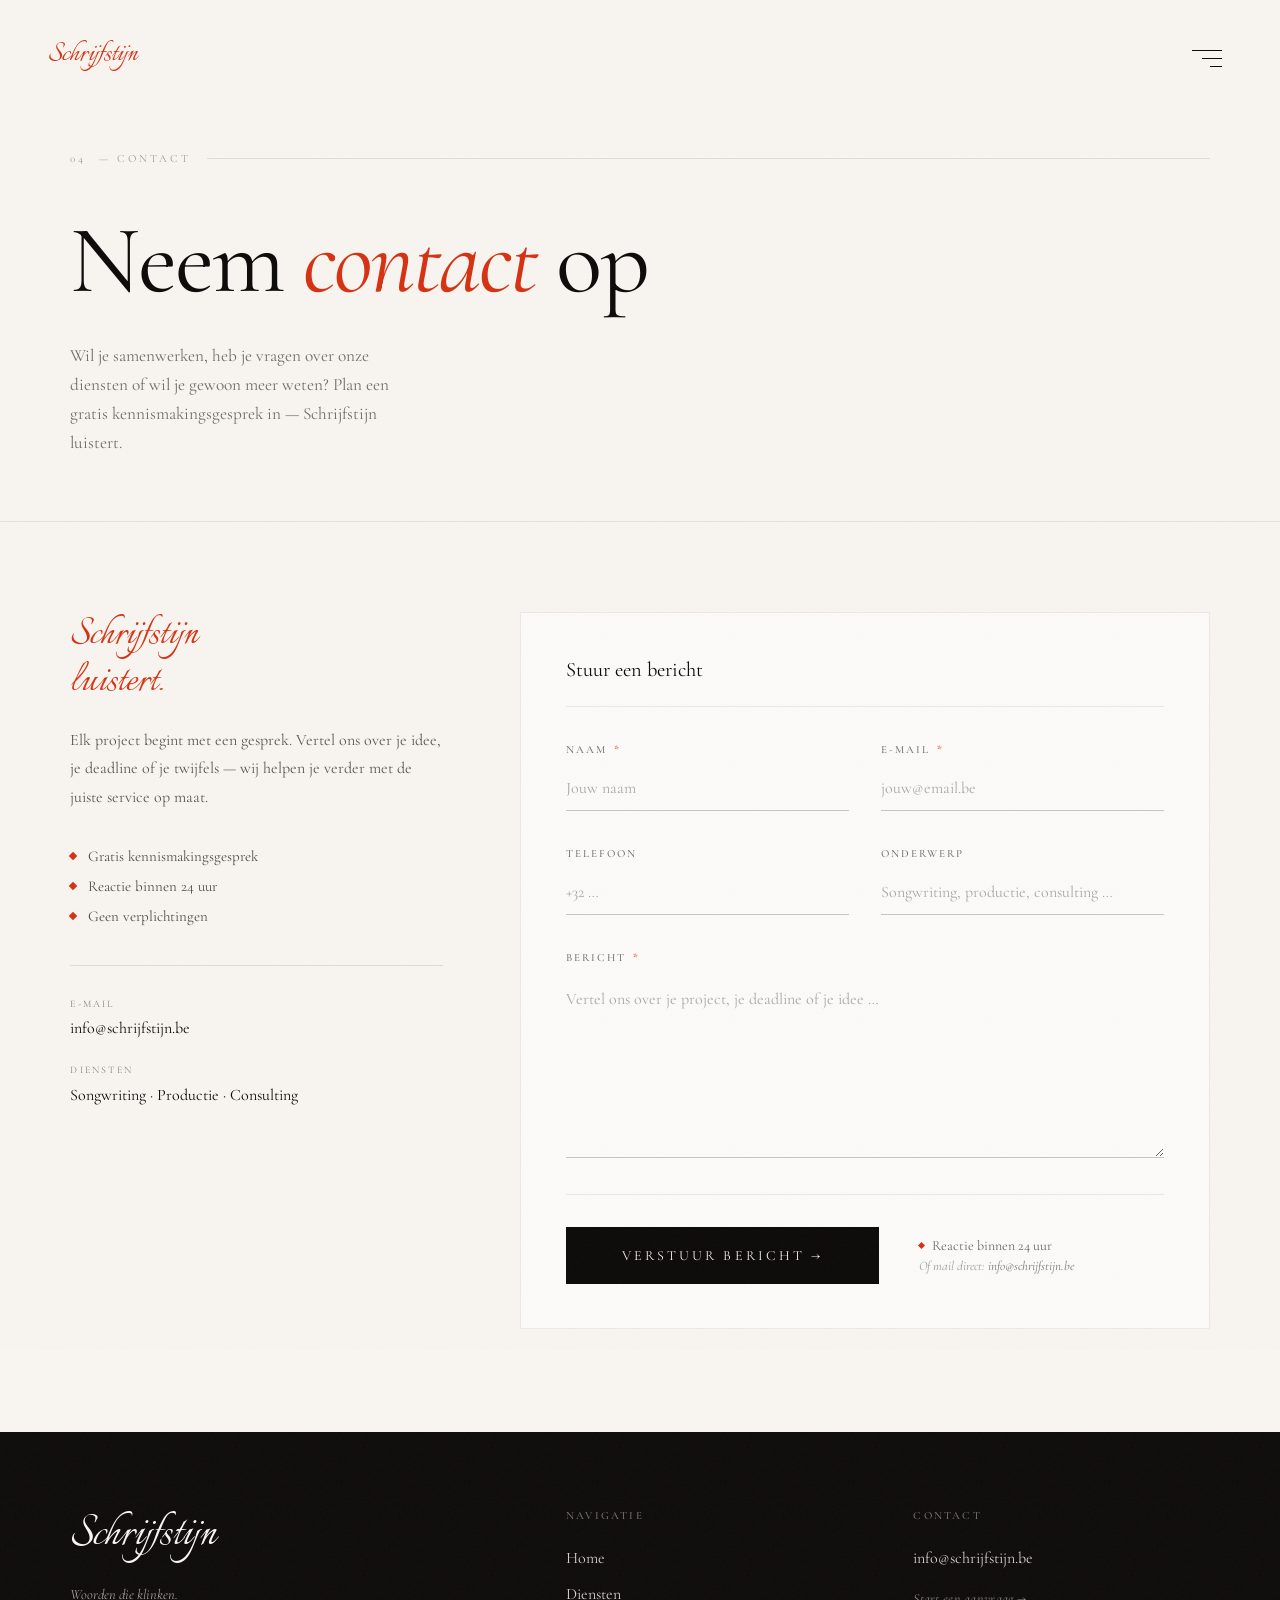
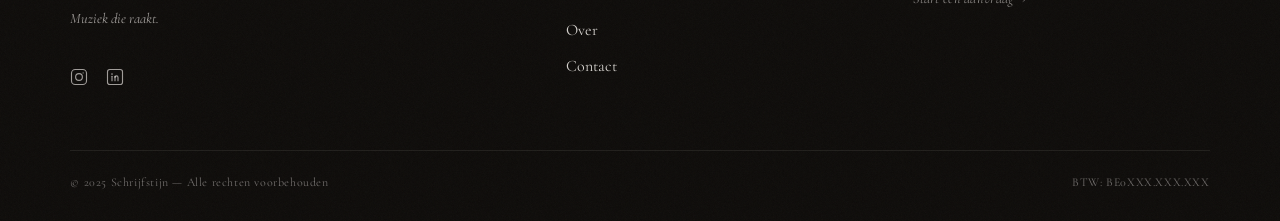
==== commit 6378b3af: "CRO/UX overhaul of contact page - Form card: white translucent background + border so inputs pop fro" ====
--- a/contact.html
+++ b/contact.html
@@ -89,8 +89,8 @@
             margin: 0 auto;
             padding: clamp(4rem, 7vw, 7rem) clamp(1.5rem, 5.5vw, 7rem) clamp(5rem, 8vw, 8rem);
             display: grid;
-            grid-template-columns: 1fr 1.7fr;
-            gap: clamp(3rem, 7vw, 8rem);
+            grid-template-columns: 1fr 1.85fr;
+            gap: clamp(3rem, 6vw, 7rem);
             align-items: start;
         }
 
@@ -112,32 +112,60 @@
 
         .ct-aside-body {
             font-size: clamp(1rem, 1.2vw, 1.1875rem);
-            line-height: 1.75;
-            color: rgba(13,11,9,0.62);
-            margin: 0 0 2.75rem;
+            line-height: 1.78;
+            color: rgba(13,11,9,0.68);
+            margin: 0 0 2.25rem;
             opacity: 0;
             transform: translateY(1rem);
         }
 
+        /* Trust bullets */
+        .ct-trust {
+            list-style: none;
+            padding: 0;
+            margin: 0 0 2.5rem;
+            display: flex;
+            flex-direction: column;
+            gap: 0.75rem;
+            opacity: 0;
+            transform: translateY(1rem);
+        }
+
+        .ct-trust li {
+            font-size: clamp(0.9375rem, 1.05vw, 1.0625rem);
+            color: rgba(13,11,9,0.72);
+            display: flex;
+            align-items: center;
+            gap: 0.75rem;
+        }
+
+        .ct-trust li::before {
+            content: '';
+            display: inline-block;
+            width: 0.375rem;
+            height: 0.375rem;
+            background: #D53212;
+            flex-shrink: 0;
+            transform: rotate(45deg);
+        }
+
         .ct-aside-info {
-            border-top: 1px solid rgba(13,11,9,0.08);
+            border-top: 1px solid rgba(13,11,9,0.1);
             padding-top: 2rem;
             display: flex;
             flex-direction: column;
-            gap: 1.75rem;
+            gap: 1.5rem;
             opacity: 0;
             transform: translateY(1rem);
         }
-
-        .ct-info-item {}
 
         .ct-info-label {
             font-size: 0.625rem;
             letter-spacing: 0.22em;
             text-transform: uppercase;
-            color: rgba(13,11,9,0.35);
+            color: rgba(13,11,9,0.48);
             display: block;
-            margin-bottom: 0.5rem;
+            margin-bottom: 0.4rem;
         }
 
         .ct-info-value {
@@ -153,13 +181,14 @@
         .ct-info-note {
             font-size: clamp(0.875rem, 0.95vw, 0.9375rem);
             font-style: italic;
-            color: rgba(13,11,9,0.42);
+            color: rgba(13,11,9,0.45);
             display: block;
             margin-top: 0.25rem;
         }
 
         .ct-aside.is-visible .ct-aside-script,
         .ct-aside.is-visible .ct-aside-body,
+        .ct-aside.is-visible .ct-trust,
         .ct-aside.is-visible .ct-aside-info {
             opacity: 1;
             transform: translateY(0);
@@ -167,43 +196,54 @@
                         transform 0.8s cubic-bezier(0.22, 0.61, 0.36, 1);
         }
         .ct-aside.is-visible .ct-aside-script { transition-delay: 0.05s; }
-        .ct-aside.is-visible .ct-aside-body   { transition-delay: 0.15s; }
-        .ct-aside.is-visible .ct-aside-info   { transition-delay: 0.28s; }
-
-        /* ── Contact form ── */
+        .ct-aside.is-visible .ct-aside-body   { transition-delay: 0.14s; }
+        .ct-aside.is-visible .ct-trust        { transition-delay: 0.24s; }
+        .ct-aside.is-visible .ct-aside-info   { transition-delay: 0.36s; }
+
+        /* ── Contact form wrapper — card treatment ── */
         .ct-form-wrap {
+            background: rgba(255,255,255,0.58);
+            border: 1px solid rgba(13,11,9,0.07);
+            padding: clamp(2rem, 3.5vw, 3.5rem);
             opacity: 0;
             transform: translateY(1.5rem);
         }
         .ct-form-wrap.is-visible {
             opacity: 1;
             transform: translateY(0);
-            transition: opacity 0.9s cubic-bezier(0.22, 0.61, 0.36, 1) 0.1s,
-                        transform 0.9s cubic-bezier(0.22, 0.61, 0.36, 1) 0.1s;
-        }
-
-        .cf-form {}
+            transition: opacity 0.9s cubic-bezier(0.22, 0.61, 0.36, 1) 0.08s,
+                        transform 0.9s cubic-bezier(0.22, 0.61, 0.36, 1) 0.08s;
+        }
+
+        .cf-form-title {
+            font-size: clamp(1.25rem, 1.6vw, 1.5rem);
+            font-weight: 400;
+            margin: 0 0 2.25rem;
+            color: #0d0b09;
+            padding-bottom: 1.5rem;
+            border-bottom: 1px solid rgba(13,11,9,0.08);
+        }
 
         .cf-row {
             display: grid;
             grid-template-columns: 1fr 1fr;
-            gap: 0 2.5rem;
+            gap: 0 2rem;
         }
 
         .cf-field {
-            margin-bottom: 2.75rem;
+            margin-bottom: 2.25rem;
             position: relative;
         }
 
         .cf-label {
             display: block;
             font-family: "Cormorant Garamond", serif;
-            font-size: 0.625rem;
+            font-size: 0.6875rem;
             font-weight: 500;
-            letter-spacing: 0.22em;
+            letter-spacing: 0.18em;
             text-transform: uppercase;
-            color: rgba(13,11,9,0.42);
-            margin-bottom: 0.75rem;
+            color: rgba(13,11,9,0.58);
+            margin-bottom: 0.625rem;
             transition: color 0.25s;
         }
 
@@ -219,13 +259,13 @@
             width: 100%;
             background: transparent;
             border: none;
-            border-bottom: 1px solid rgba(13,11,9,0.14);
+            border-bottom: 1.5px solid rgba(13,11,9,0.22);
             padding: 0.75rem 0;
             font-family: "Cormorant Garamond", serif;
             font-size: clamp(1rem, 1.15vw, 1.125rem);
             color: #0d0b09;
             outline: none;
-            transition: border-color 0.3s;
+            transition: border-color 0.3s, background 0.3s;
             border-radius: 0;
             -webkit-appearance: none;
             display: block;
@@ -233,12 +273,13 @@
 
         .cf-input::placeholder,
         .cf-textarea::placeholder {
-            color: rgba(13,11,9,0.25);
+            color: rgba(13,11,9,0.35);
         }
 
         .cf-input:focus,
         .cf-textarea:focus {
             border-bottom-color: #D53212;
+            border-bottom-width: 2px;
         }
 
         .cf-textarea {
@@ -255,24 +296,26 @@
             height: 0;
             overflow: hidden;
             pointer-events: none;
-            tabindex: -1;
-        }
-
-        .cf-footer {
+        }
+
+        /* ── Submit area ── */
+        .cf-submit-area {
+            border-top: 1px solid rgba(13,11,9,0.08);
+            padding-top: 2rem;
+            margin-top: 0.5rem;
             display: flex;
             align-items: center;
             flex-wrap: wrap;
-            gap: 1.5rem 2.5rem;
-            margin-top: 1rem;
+            gap: 1.25rem 2.5rem;
         }
 
         .cf-submit {
             background: #0d0b09;
             color: #f8f4f0;
             border: none;
-            padding: 1.125rem 3rem;
+            padding: 1.25rem 3.5rem;
             font-family: "Cormorant Garamond", serif;
-            font-size: clamp(0.8125rem, 0.9vw, 0.9375rem);
+            font-size: clamp(0.875rem, 1vw, 1rem);
             font-weight: 400;
             letter-spacing: 0.22em;
             text-transform: uppercase;
@@ -280,70 +323,76 @@
             transition: background 0.3s, transform 0.38s cubic-bezier(0.34, 1.12, 0.64, 1);
             -webkit-appearance: none;
             border-radius: 0;
-            min-height: 3rem;
+            white-space: nowrap;
         }
 
         .cf-submit:hover {
             background: #D53212;
             transform: translateY(-2px);
         }
-
         .cf-submit:active { transform: translateY(0); }
 
-        .cf-privacy {
+        .cf-submit-meta {
+            display: flex;
+            flex-direction: column;
+            gap: 0.25rem;
+        }
+
+        .cf-submit-trust {
+            font-size: clamp(0.875rem, 0.95vw, 0.9375rem);
+            color: rgba(13,11,9,0.62);
+            display: flex;
+            align-items: center;
+            gap: 0.5rem;
+        }
+        .cf-submit-trust::before {
+            content: '';
+            display: inline-block;
+            width: 0.3125rem;
+            height: 0.3125rem;
+            background: #D53212;
+            flex-shrink: 0;
+            transform: rotate(45deg);
+        }
+
+        .cf-alt-contact {
             font-size: clamp(0.8125rem, 0.9vw, 0.875rem);
             font-style: italic;
-            color: rgba(13,11,9,0.38);
-            line-height: 1.5;
-        }
+            color: rgba(13,11,9,0.4);
+        }
+        .cf-alt-contact a {
+            color: rgba(13,11,9,0.55);
+            text-decoration: none;
+            transition: color 0.2s;
+        }
+        .cf-alt-contact a:hover { color: #D53212; }
 
         /* ── Responsive ── */
-
-        /* Tablet */
         @media (max-width: 1023px) {
             .ct-main {
                 grid-template-columns: 1fr;
-                gap: clamp(3rem, 5vw, 4rem);
+                gap: clamp(2.5rem, 5vw, 4rem);
             }
-            .ct-aside {
-                position: static;
-            }
-        }
-
-        /* Mobile */
+            .ct-aside { position: static; }
+            .ct-trust { flex-direction: row; flex-wrap: wrap; gap: 0.75rem 2rem; }
+        }
+
         @media (max-width: 600px) {
             .ct-hero-title { letter-spacing: -0.015em; }
-
-            .cf-row {
-                grid-template-columns: 1fr;
+            .ct-form-wrap { padding: 1.5rem; }
+            .cf-row { grid-template-columns: 1fr; }
+            .cf-submit-area { flex-direction: column; align-items: flex-start; }
+            .cf-submit { width: 100%; text-align: center; }
+            .ct-trust { flex-direction: column; }
+        }
+
+        @media (prefers-reduced-motion: reduce) {
+            .ct-page-ref, .ct-hero-title, .ct-hero-sub {
+                animation: none; opacity: 1; transform: none;
             }
-
-            .cf-footer {
-                flex-direction: column;
-                align-items: flex-start;
-            }
-
-            .cf-submit {
-                width: 100%;
-                text-align: center;
-            }
-        }
-
-        @media (prefers-reduced-motion: reduce) {
-            .ct-page-ref,
-            .ct-hero-title,
-            .ct-hero-sub {
-                animation: none;
-                opacity: 1;
-                transform: none;
-            }
-            .ct-aside-script,
-            .ct-aside-body,
-            .ct-aside-info,
-            .ct-form-wrap {
-                opacity: 1 !important;
-                transform: none !important;
-                transition: none !important;
+            .ct-aside-script, .ct-aside-body, .ct-trust,
+            .ct-aside-info, .ct-form-wrap {
+                opacity: 1 !important; transform: none !important; transition: none !important;
             }
         }
     </style>
@@ -437,15 +486,17 @@
     <aside class="ct-aside">
         <p class="ct-aside-script">Schrijfstijn<br>luistert.</p>
         <p class="ct-aside-body">Elk project begint met een gesprek. Vertel ons over je idee, je deadline of je twijfels — wij helpen je verder met de juiste service op maat.</p>
+
+        <ul class="ct-trust" aria-label="Waarom Schrijfstijn">
+            <li>Gratis kennismakingsgesprek</li>
+            <li>Reactie binnen 24 uur</li>
+            <li>Geen verplichtingen</li>
+        </ul>
+
         <div class="ct-aside-info">
             <div class="ct-info-item">
                 <span class="ct-info-label">E-mail</span>
                 <a class="ct-info-value" href="mailto:info@schrijfstijn.be">info@schrijfstijn.be</a>
-                <span class="ct-info-note">Reactie binnen 24 uur</span>
-            </div>
-            <div class="ct-info-item">
-                <span class="ct-info-label">Gebaseerd in</span>
-                <span class="ct-info-value">België</span>
             </div>
             <div class="ct-info-item">
                 <span class="ct-info-label">Diensten</span>
@@ -465,6 +516,8 @@
                 <label for="cf-website">Laat dit veld leeg</label>
                 <input type="text" id="cf-website" name="website" autocomplete="off" tabindex="-1">
             </div>
+
+            <h2 class="cf-form-title">Stuur een bericht</h2>
 
             <div class="cf-row">
                 <div class="cf-field">
@@ -506,12 +559,15 @@
                 </label>
                 <textarea class="cf-textarea" id="cf-message" name="message"
                           required rows="6"
-                          placeholder="Vertel ons over je project, idee of vraag …"></textarea>
-            </div>
-
-            <div class="cf-footer">
-                <button class="cf-submit" type="submit">Verstuur bericht</button>
-                <span class="cf-privacy">Jouw gegevens worden enkel gebruikt om te reageren op je bericht.</span>
+                          placeholder="Vertel ons over je project, je deadline of je idee …"></textarea>
+            </div>
+
+            <div class="cf-submit-area">
+                <button class="cf-submit" type="submit">Verstuur bericht →</button>
+                <div class="cf-submit-meta">
+                    <span class="cf-submit-trust">Reactie binnen 24 uur</span>
+                    <span class="cf-alt-contact">Of mail direct: <a href="mailto:info@schrijfstijn.be">info@schrijfstijn.be</a></span>
+                </div>
             </div>
 
         </form>
@@ -588,6 +644,7 @@
 
         observe(aside);
         observe(formWrap);
+        // trust list transitions are driven by the aside observer via CSS sibling delays
     })();
 </script>
 
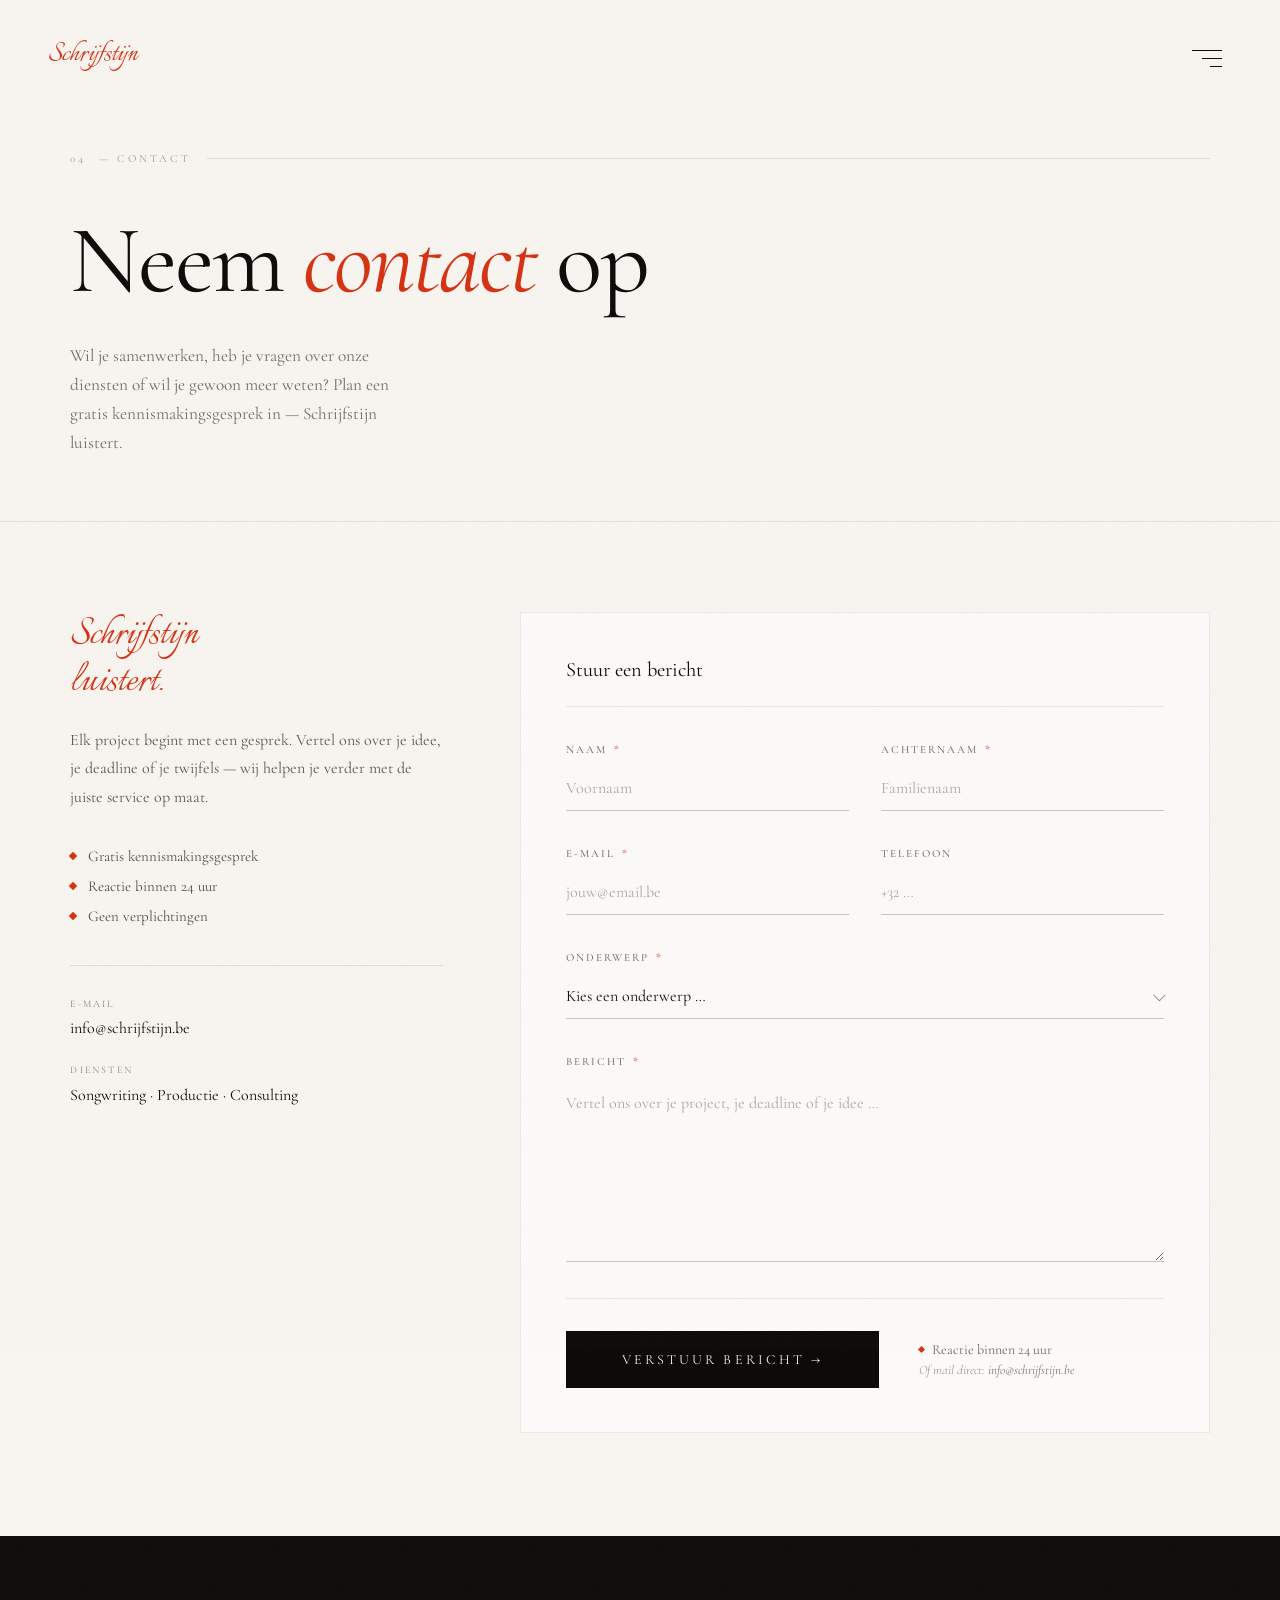
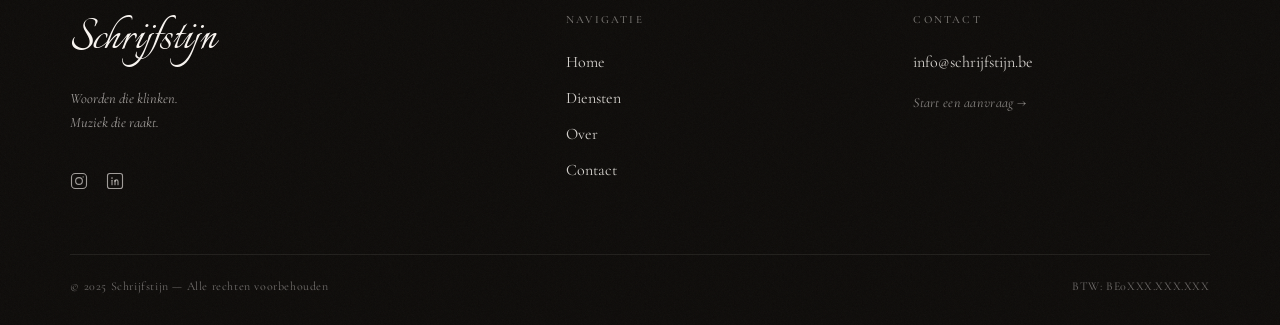
==== commit e12e1343: "Restructure contact form: split name, add lastname, dropdown for subject - Naam → Voornaam + Achtern" ====
--- a/contact.html
+++ b/contact.html
@@ -255,6 +255,7 @@
         }
 
         .cf-input,
+        .cf-select,
         .cf-textarea {
             width: 100%;
             background: transparent;
@@ -265,9 +266,10 @@
             font-size: clamp(1rem, 1.15vw, 1.125rem);
             color: #0d0b09;
             outline: none;
-            transition: border-color 0.3s, background 0.3s;
+            transition: border-color 0.3s;
             border-radius: 0;
             -webkit-appearance: none;
+            appearance: none;
             display: block;
         }
 
@@ -277,10 +279,43 @@
         }
 
         .cf-input:focus,
+        .cf-select:focus,
         .cf-textarea:focus {
             border-bottom-color: #D53212;
             border-bottom-width: 2px;
         }
+
+        /* Custom select wrapper + arrow */
+        .cf-select-wrap {
+            position: relative;
+        }
+
+        .cf-select-wrap::after {
+            content: '';
+            position: absolute;
+            right: 0.125rem;
+            top: 50%;
+            translate: 0 -50%;
+            width: 0.5rem;
+            height: 0.5rem;
+            border-right: 1.5px solid rgba(13,11,9,0.45);
+            border-bottom: 1.5px solid rgba(13,11,9,0.45);
+            transform: rotate(45deg) translateY(-30%);
+            pointer-events: none;
+            transition: border-color 0.25s;
+        }
+
+        .cf-field:focus-within .cf-select-wrap::after {
+            border-color: #D53212;
+        }
+
+        .cf-select {
+            cursor: pointer;
+            padding-right: 1.5rem;
+        }
+
+        .cf-select option { color: #0d0b09; background: #f8f4f0; }
+        .cf-select option[value=""] { color: rgba(13,11,9,0.35); }
 
         .cf-textarea {
             resize: vertical;
@@ -521,13 +556,24 @@
 
             <div class="cf-row">
                 <div class="cf-field">
-                    <label class="cf-label" for="cf-name">
+                    <label class="cf-label" for="cf-firstname">
                         Naam <span class="cf-required" aria-hidden="true">*</span>
                     </label>
-                    <input class="cf-input" type="text" id="cf-name" name="name"
-                           autocomplete="name" required
-                           placeholder="Jouw naam">
+                    <input class="cf-input" type="text" id="cf-firstname" name="firstname"
+                           autocomplete="given-name" required
+                           placeholder="Voornaam">
                 </div>
+                <div class="cf-field">
+                    <label class="cf-label" for="cf-lastname">
+                        Achternaam <span class="cf-required" aria-hidden="true">*</span>
+                    </label>
+                    <input class="cf-input" type="text" id="cf-lastname" name="lastname"
+                           autocomplete="family-name" required
+                           placeholder="Familienaam">
+                </div>
+            </div>
+
+            <div class="cf-row">
                 <div class="cf-field">
                     <label class="cf-label" for="cf-email">
                         E-mail <span class="cf-required" aria-hidden="true">*</span>
@@ -536,20 +582,28 @@
                            autocomplete="email" required
                            placeholder="jouw@email.be">
                 </div>
-            </div>
-
-            <div class="cf-row">
                 <div class="cf-field">
                     <label class="cf-label" for="cf-phone">Telefoon</label>
                     <input class="cf-input" type="tel" id="cf-phone" name="phone"
                            autocomplete="tel"
                            placeholder="+32 …">
                 </div>
-                <div class="cf-field">
-                    <label class="cf-label" for="cf-subject">Onderwerp</label>
-                    <input class="cf-input" type="text" id="cf-subject" name="subject"
-                           autocomplete="off"
-                           placeholder="Songwriting, productie, consulting …">
+            </div>
+
+            <div class="cf-field">
+                <label class="cf-label" for="cf-subject">
+                    Onderwerp <span class="cf-required" aria-hidden="true">*</span>
+                </label>
+                <div class="cf-select-wrap">
+                    <select class="cf-select" id="cf-subject" name="subject" required>
+                        <option value="" disabled selected>Kies een onderwerp …</option>
+                        <option value="Songwriting">Songwriting</option>
+                        <option value="Productie">Productie</option>
+                        <option value="Consulting">Consulting</option>
+                        <option value="Samenwerking">Samenwerking</option>
+                        <option value="Algemene vraag">Algemene vraag</option>
+                        <option value="Andere">Andere</option>
+                    </select>
                 </div>
             </div>
 
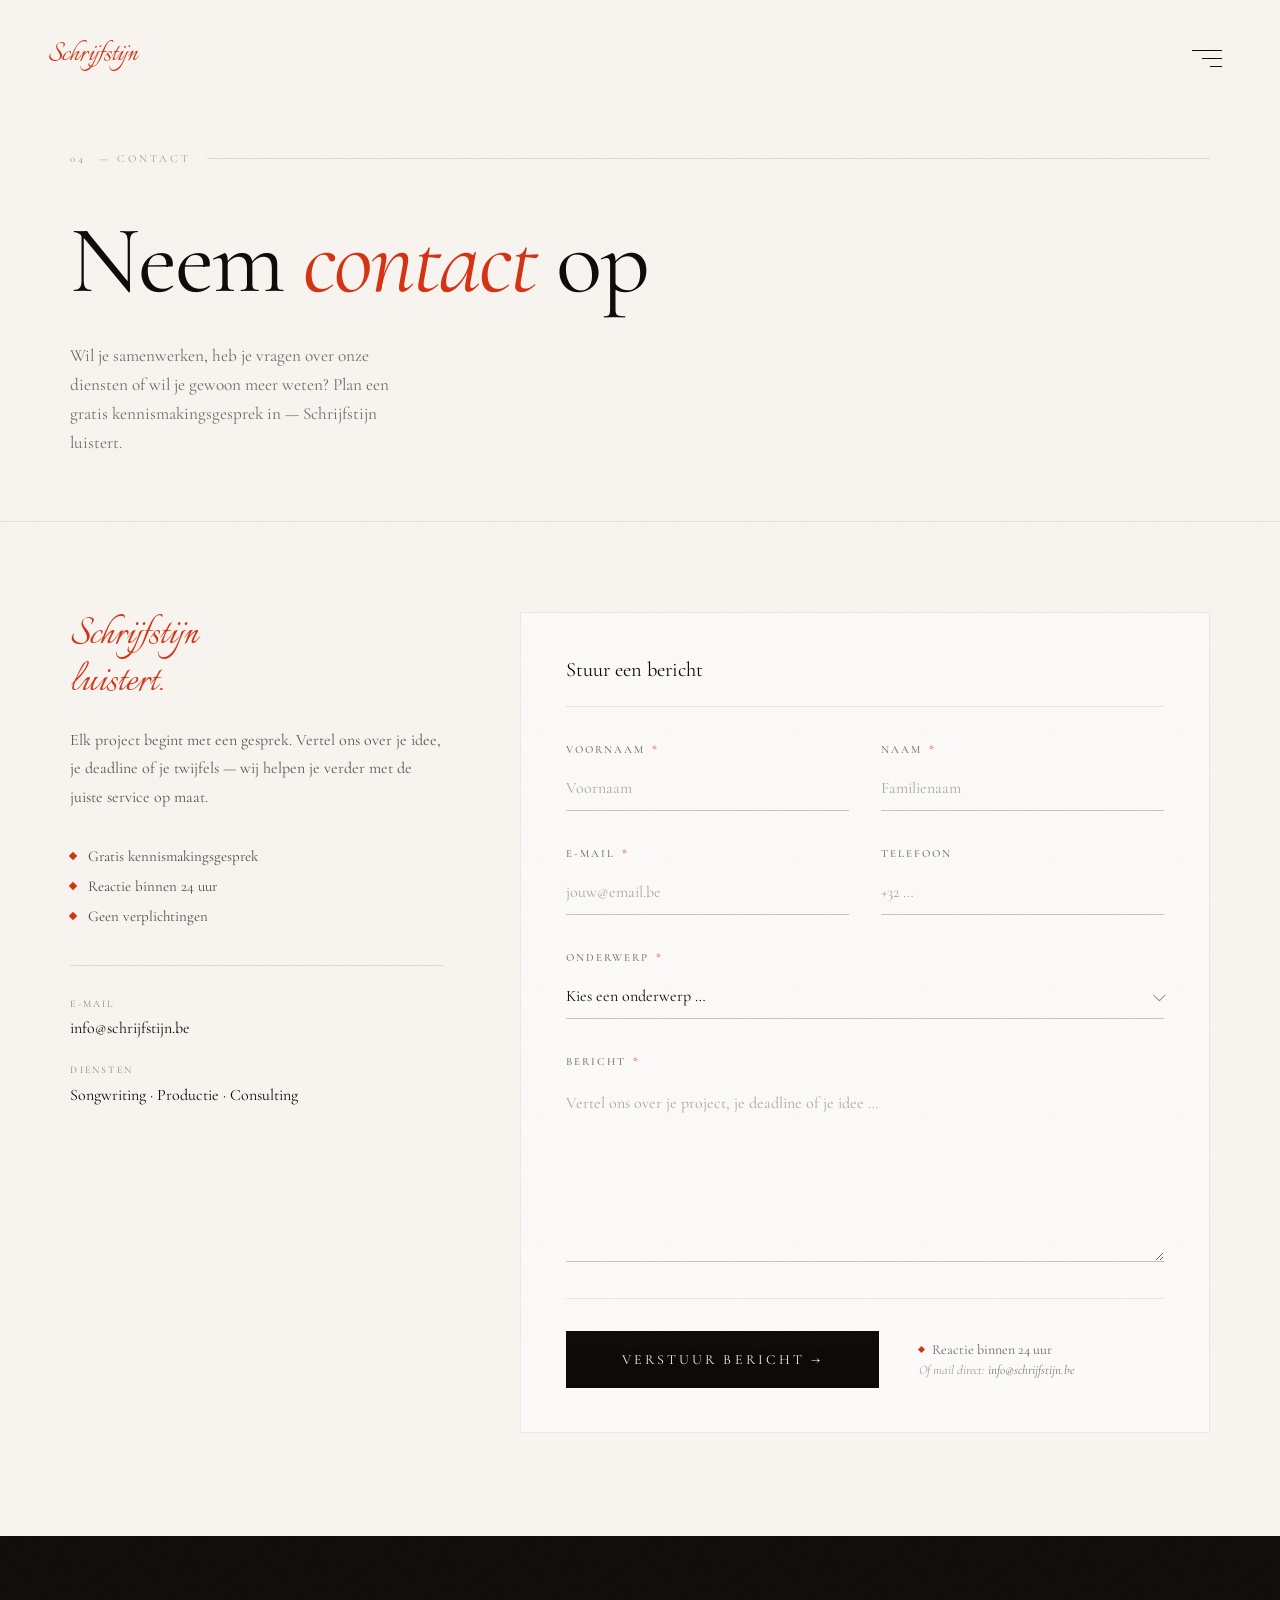
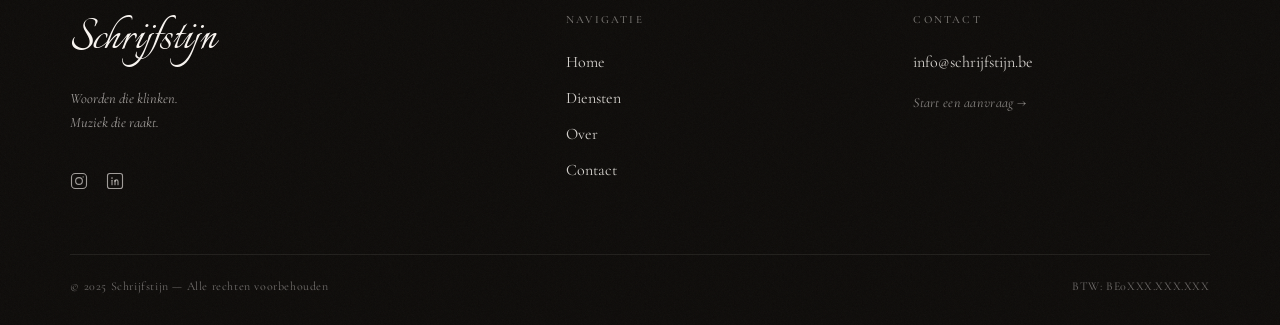
==== commit 2b992255: "Rename form labels: Naam→Voornaam, Achternaam→Naam Co-Authored-By: Claude Sonnet 4.6 <noreply@anthro" ====
--- a/contact.html
+++ b/contact.html
@@ -557,7 +557,7 @@
             <div class="cf-row">
                 <div class="cf-field">
                     <label class="cf-label" for="cf-firstname">
-                        Naam <span class="cf-required" aria-hidden="true">*</span>
+                        Voornaam <span class="cf-required" aria-hidden="true">*</span>
                     </label>
                     <input class="cf-input" type="text" id="cf-firstname" name="firstname"
                            autocomplete="given-name" required
@@ -565,7 +565,7 @@
                 </div>
                 <div class="cf-field">
                     <label class="cf-label" for="cf-lastname">
-                        Achternaam <span class="cf-required" aria-hidden="true">*</span>
+                        Naam <span class="cf-required" aria-hidden="true">*</span>
                     </label>
                     <input class="cf-input" type="text" id="cf-lastname" name="lastname"
                            autocomplete="family-name" required
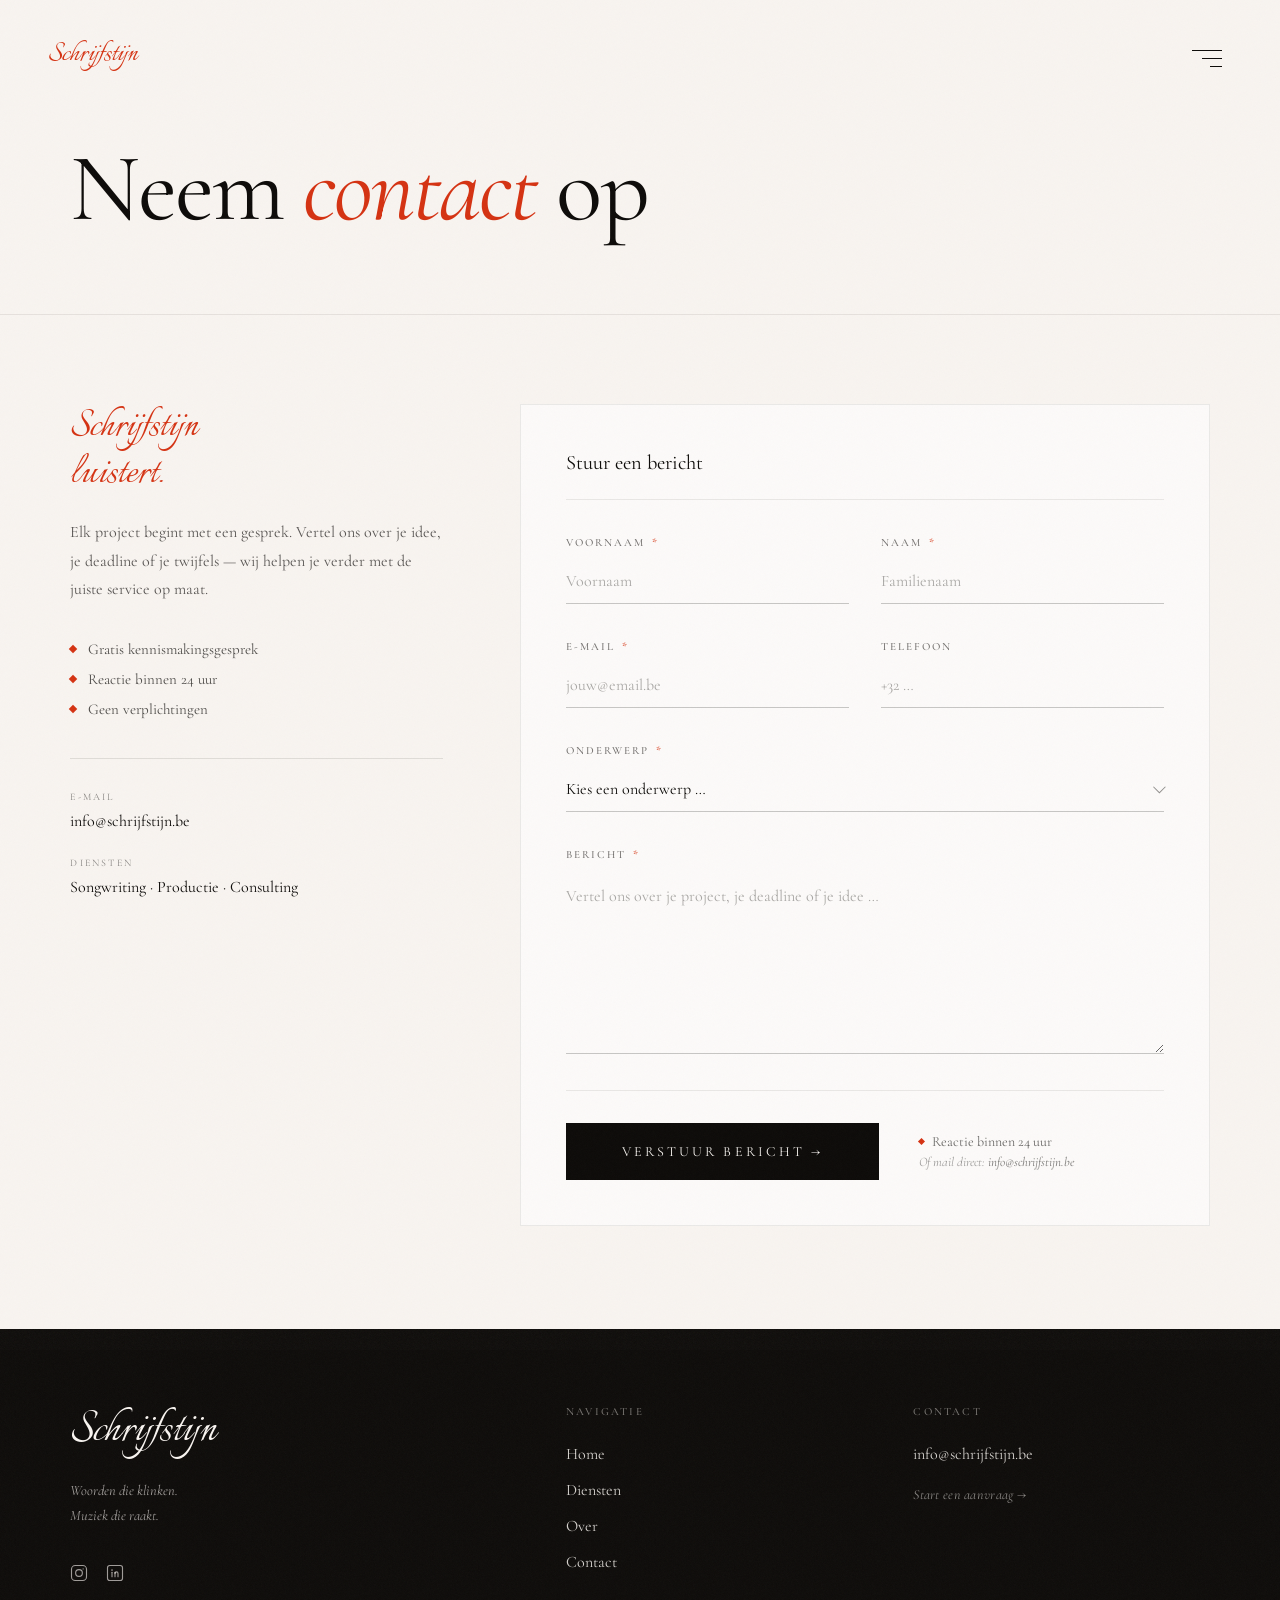
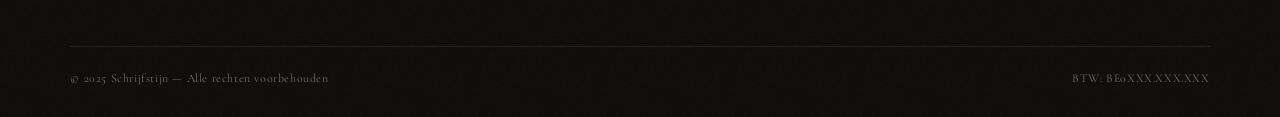
==== commit 88a1fcbb: "Remove page-ref bar and subtitle from contact hero; keep only title Co-Authored-By: Claude Sonnet 4." ====
--- a/contact.html
+++ b/contact.html
@@ -28,7 +28,7 @@
 
         /* ── Hero ── */
         .ct-hero {
-            padding: clamp(7rem, 11vw, 11rem) clamp(1.5rem, 5.5vw, 7rem) clamp(3.5rem, 5vw, 5rem);
+            padding: clamp(7rem, 11vw, 11rem) clamp(1.5rem, 5.5vw, 7rem) clamp(2.5rem, 3.5vw, 3.5rem);
             max-width: 90rem;
             margin: 0 auto;
             border-bottom: 1px solid rgba(13,11,9,0.08);
@@ -510,9 +510,7 @@
 
 <!-- ── Page hero ── -->
 <section class="ct-hero" aria-labelledby="ct-title">
-    <p class="ct-page-ref">04 &nbsp;— Contact</p>
     <h1 class="ct-hero-title" id="ct-title">Neem <em>contact</em> op</h1>
-    <p class="ct-hero-sub">Wil je samenwerken, heb je vragen over onze diensten of wil je gewoon meer weten? Plan een gratis kennismakingsgesprek in — Schrijfstijn luistert.</p>
 </section>
 
 <!-- ── Main: aside + form ── -->
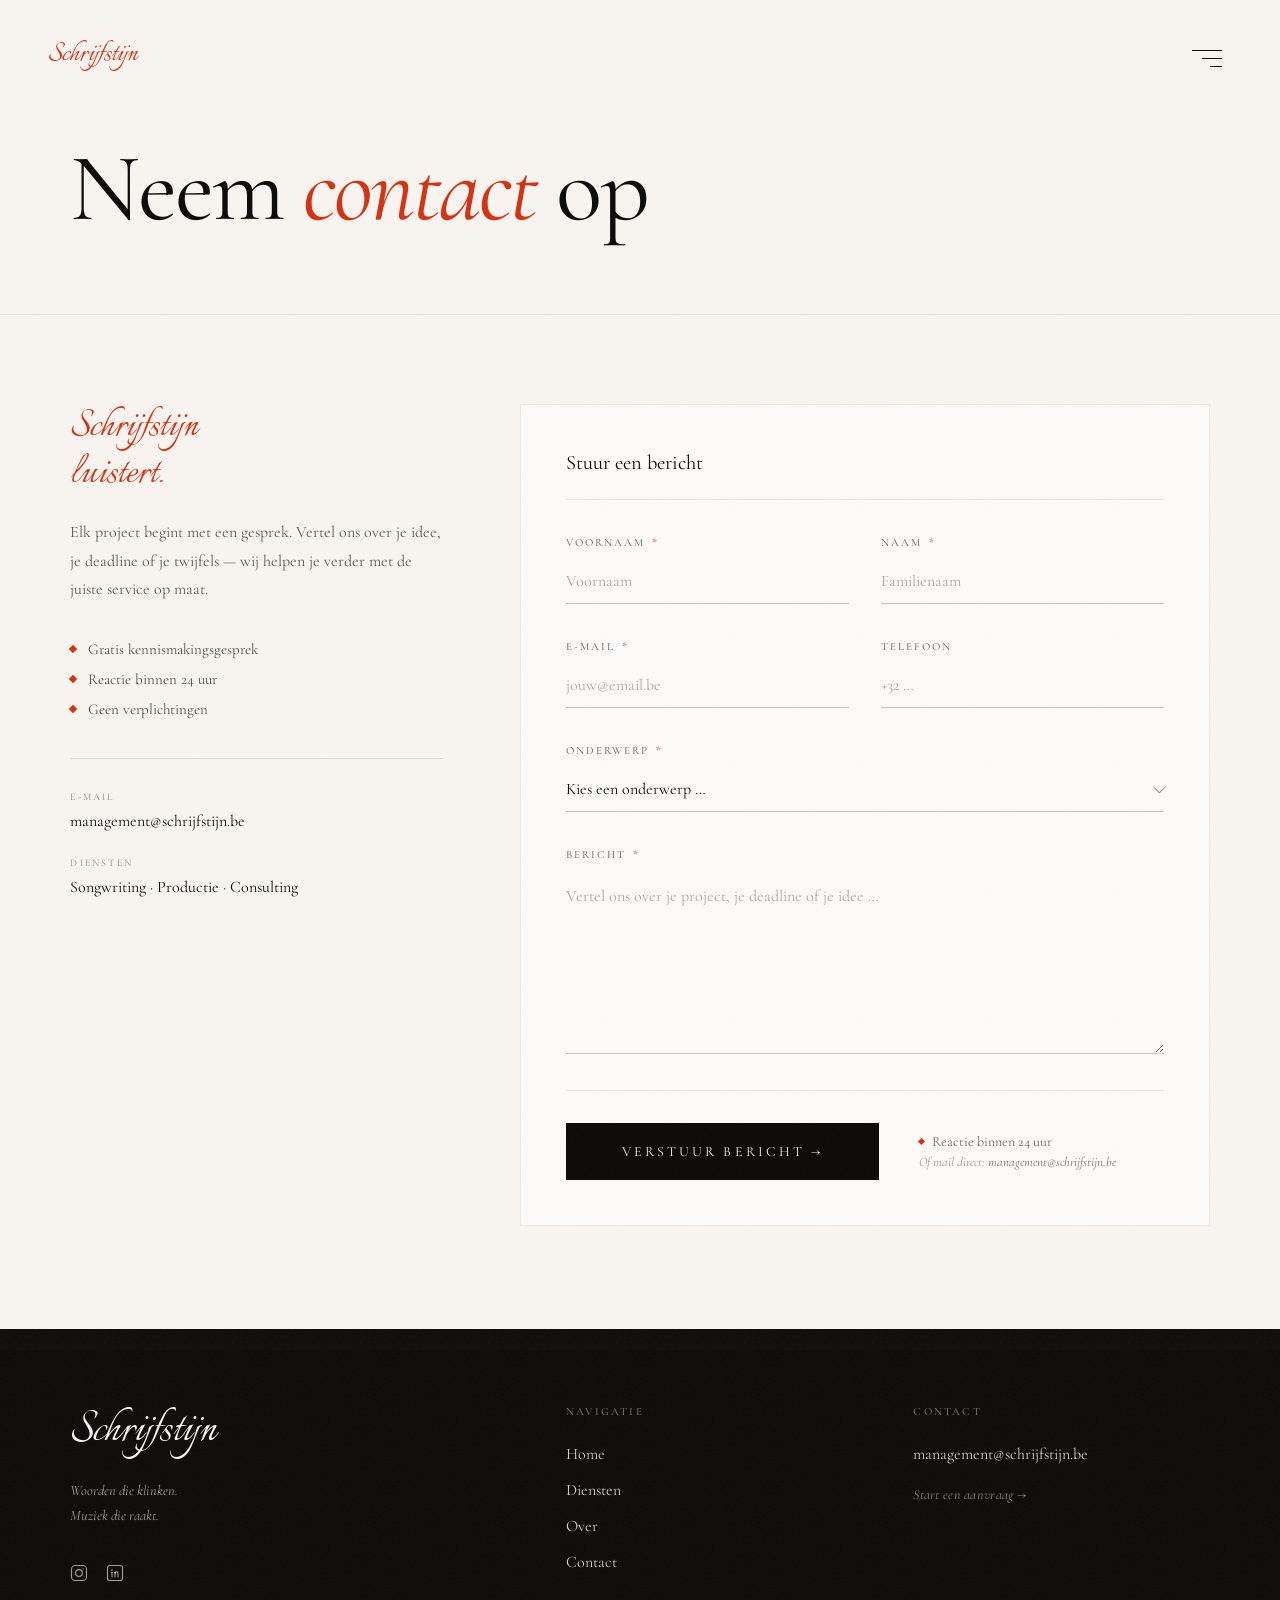
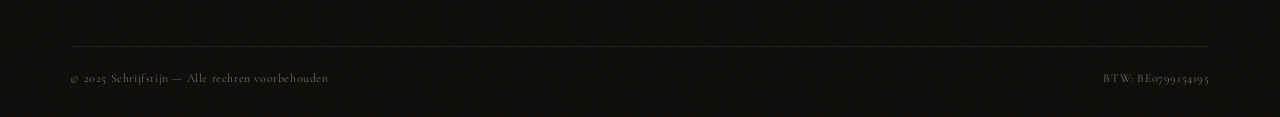
==== commit c4f21eb8: "Set real VAT number BE0799154195 across all pages Co-Authored-By: Claude Sonnet 4.6 <noreply@anthrop" ====
--- a/contact.html
+++ b/contact.html
@@ -501,7 +501,7 @@
             <span class="menu-footer-brand">Schrijfstijn</span>
             <span class="menu-footer-sep"></span>
             <div class="menu-footer-meta">
-                <a href="mailto:info@schrijfstijn.be">info@schrijfstijn.be</a><br>
+                <a href="mailto:management@schrijfstijn.be">management@schrijfstijn.be</a><br>
                 Songwriting &amp; Audio Productie
             </div>
         </footer>
@@ -529,7 +529,7 @@
         <div class="ct-aside-info">
             <div class="ct-info-item">
                 <span class="ct-info-label">E-mail</span>
-                <a class="ct-info-value" href="mailto:info@schrijfstijn.be">info@schrijfstijn.be</a>
+                <a class="ct-info-value" href="mailto:management@schrijfstijn.be">management@schrijfstijn.be</a>
             </div>
             <div class="ct-info-item">
                 <span class="ct-info-label">Diensten</span>
@@ -618,7 +618,7 @@
                 <button class="cf-submit" type="submit">Verstuur bericht →</button>
                 <div class="cf-submit-meta">
                     <span class="cf-submit-trust">Reactie binnen 24 uur</span>
-                    <span class="cf-alt-contact">Of mail direct: <a href="mailto:info@schrijfstijn.be">info@schrijfstijn.be</a></span>
+                    <span class="cf-alt-contact">Of mail direct: <a href="mailto:management@schrijfstijn.be">management@schrijfstijn.be</a></span>
                 </div>
             </div>
 
@@ -665,13 +665,13 @@
         </nav>
         <address class="sf-contact" itemprop="address" itemscope itemtype="https://schema.org/PostalAddress">
             <p class="sf-col-label">Contact</p>
-            <a class="sf-email" href="mailto:info@schrijfstijn.be" itemprop="email">info@schrijfstijn.be</a>
+            <a class="sf-email" href="mailto:management@schrijfstijn.be" itemprop="email">management@schrijfstijn.be</a>
             <a class="sf-contact-cta" href="./contact.html">Start een aanvraag →</a>
         </address>
     </div>
     <div class="sf-bottom">
         <p class="sf-copy">© 2025 Schrijfstijn — Alle rechten voorbehouden</p>
-        <p class="sf-vat">BTW: <span itemprop="taxID">BE0XXX.XXX.XXX</span></p>
+        <p class="sf-vat">BTW: <span itemprop="taxID">BE0799154195</span></p>
     </div>
 </footer>
 
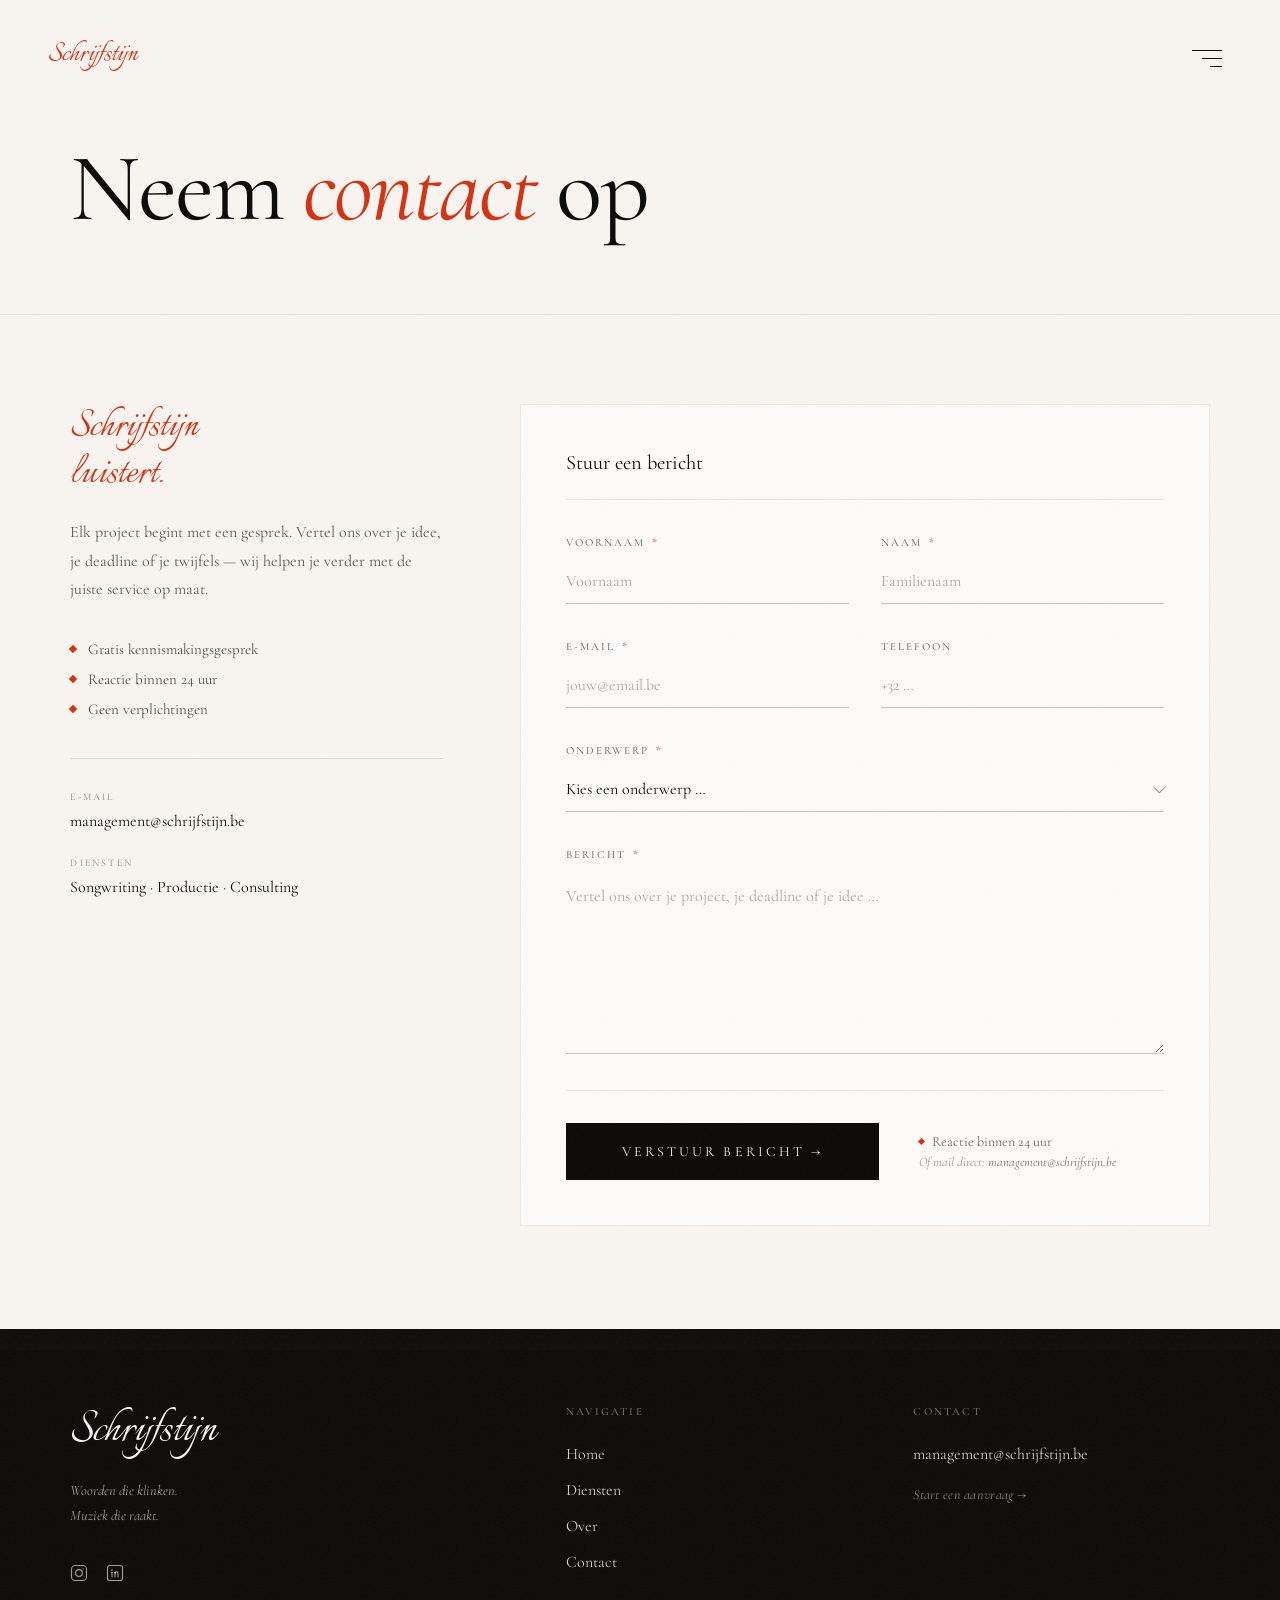
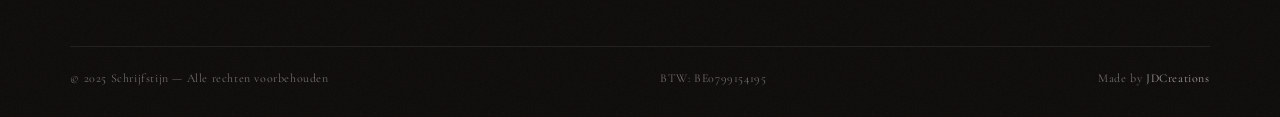
==== commit 1eb01de4: "Add 'Made by JDCreations' link to footer on all pages" ====
--- a/contact.html
+++ b/contact.html
@@ -672,6 +672,7 @@
     <div class="sf-bottom">
         <p class="sf-copy">© 2025 Schrijfstijn — Alle rechten voorbehouden</p>
         <p class="sf-vat">BTW: <span itemprop="taxID">BE0799154195</span></p>
+        <p class="sf-made">Made by <a href="https://jdcreations.co" target="_blank" rel="noopener noreferrer">JDCreations</a></p>
     </div>
 </footer>
 
--- a/footer.css
+++ b/footer.css
@@ -324,6 +324,20 @@
     letter-spacing: 0.05em;
 }
 
+.sf-made {
+    font-family: "Cormorant Garamond", serif;
+    font-size: clamp(0.75rem, 0.85vw, 0.875rem);
+    color: rgba(248,244,240,0.42);
+    margin: 0;
+    letter-spacing: 0.05em;
+}
+.sf-made a {
+    color: rgba(248,244,240,0.62);
+    text-decoration: none;
+    transition: color 0.25s;
+}
+.sf-made a:hover { color: #D53212; }
+
 /* ── Tablet: 2-column ── */
 @media (max-width: 1023px) {
     .sf-inner {
